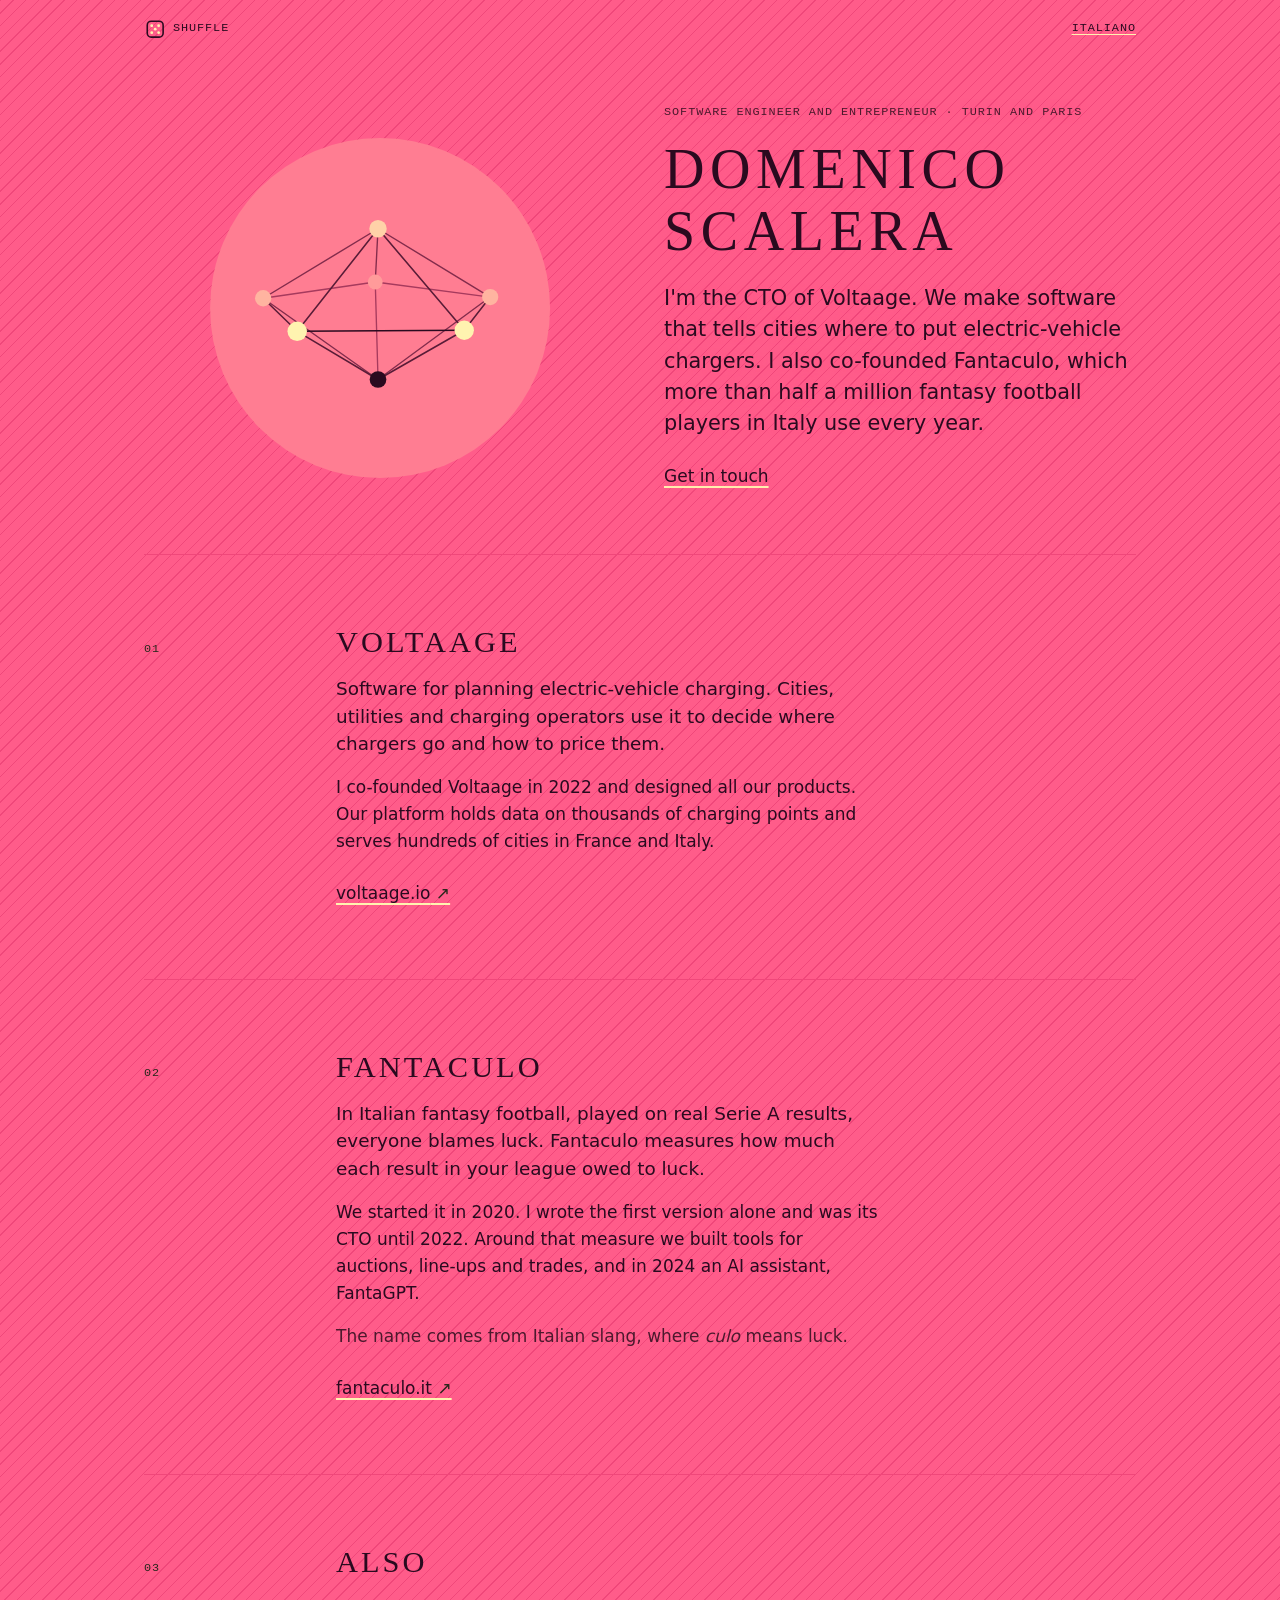
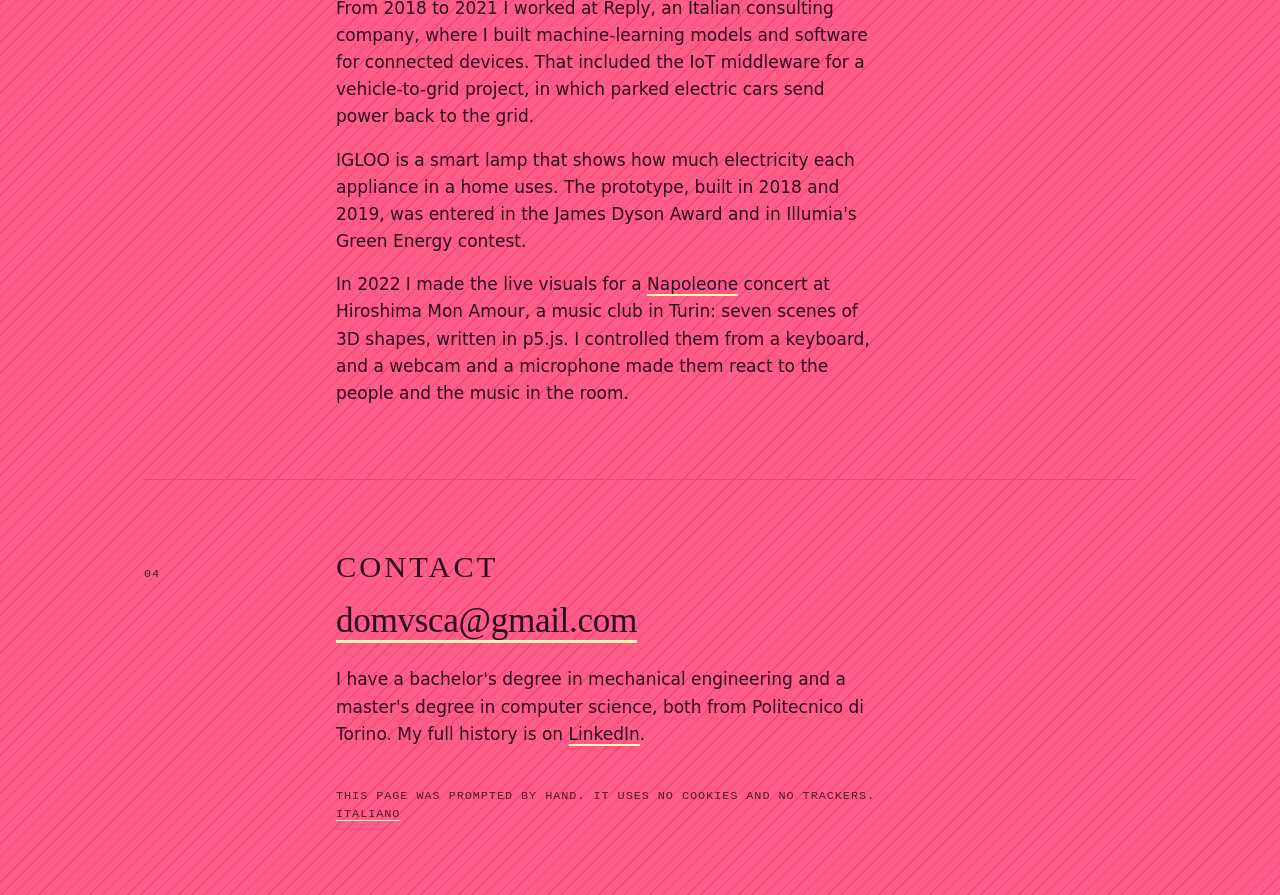
==== index.html @ 411dbf8d "v1.0: first complete version of the site, in English and Italian" ====
<!doctype html>
<html lang="en">
<head>
  <meta charset="utf-8">
  <meta name="viewport" content="width=device-width, initial-scale=1">
  <meta http-equiv="Content-Security-Policy" content="default-src 'none'; script-src 'self'; style-src 'self'; img-src 'self'; base-uri 'none'; form-action 'none'">
  <meta name="robots" content="noindex">
  <meta name="color-scheme" content="light dark">
  <title>Domenico Scalera, software engineer and entrepreneur</title>
  <meta name="description" content="Software engineer and entrepreneur. I'm the CTO of Voltaage, which tells cities where to put electric-vehicle chargers, and I co-founded Fantaculo.">
  <meta property="og:type" content="website">
  <meta property="og:title" content="Domenico Scalera, software engineer and entrepreneur">
  <meta property="og:description" content="I'm the CTO of Voltaage. We make software that tells cities where to put electric-vehicle chargers. I also co-founded Fantaculo, which more than half a million fantasy football players in Italy use every year.">
  <meta property="og:locale" content="en_GB">
  <meta property="og:locale:alternate" content="it_IT">
  <link rel="icon" href="assets/icon.svg" type="image/svg+xml">
  <link rel="stylesheet" href="assets/site.css?v=0.6.0">
  <link rel="stylesheet" href="assets/palettes.css?v=0.6.0">
  <link rel="stylesheet" href="assets/looks.css?v=0.6.0">
  <!-- In the head, before the page is drawn: it picks the look of this visit. -->
  <script src="assets/look.js?v=0.6.1"></script>
  <script type="application/ld+json">
  {
    "@context": "https://schema.org",
    "@type": "Person",
    "name": "Domenico Scalera",
    "jobTitle": "Software engineer and entrepreneur",
    "worksFor": { "@type": "Organization", "name": "Voltaage", "url": "https://voltaage.io" },
    "sameAs": ["https://www.linkedin.com/in/domvsca/"]
  }
  </script>
  <script src="assets/page.js?v=0.6.0" defer></script>
  <script src="assets/element.js?v=0.6.0" defer></script>
  <script src="assets/shapes.js?v=0.6.0" defer></script>
</head>
<body>
  <div class="page">

    <header id="top" data-section>
      <p class="bar"><a href="it/" lang="it" hreflang="it" data-lang-switch>Italiano</a></p>
      <div class="hero">
        <div class="intro">
          <p class="kicker"><span>Software engineer and entrepreneur</span> <span>Turin and Paris</span></p>
          <h1 translate="no">Domenico Scalera</h1>
          <p class="lede">I'm the CTO of <span translate="no">Voltaage</span>. We make software that tells cities where to put electric-vehicle chargers. I also co-founded <span translate="no">Fantaculo</span>, which more than half a million fantasy football players in Italy use every year.</p>
          <p class="jump"><a href="#contact">Get in touch</a></p>
        </div>
        <figure class="element" data-element="on" aria-hidden="true">
          <!-- pose:start -->
          <svg class="rods" viewBox="-180 -150 360 285" role="presentation" focusable="false" data-node-r="8.5" data-rod-w="3.4" data-case-w="8.4" data-depth="115">
            <line class="thread" data-anchor="0 -400 0" data-node="n0" x1="0" y1="-454.32" x2="0" y2="-101.15"/>
            <g class="pieces">
              <g class="rod d3" data-a="n6" data-b="n7"><line class="case" x1="46.82" y1="24.71" x2="-46.26" y2="24.61" stroke-width="7.44"/><line class="ink" x1="46.82" y1="24.71" x2="-46.26" y2="24.61" stroke-width="3.01"/></g>
              <g class="rod d3" data-a="n2" data-b="n7"><line class="case" x1="0.33" y1="-56.14" x2="-46.26" y2="24.61" stroke-width="7.45"/><line class="ink" x1="0.33" y1="-56.14" x2="-46.26" y2="24.61" stroke-width="3.02"/></g>
              <g class="rod d2" data-a="n3" data-b="n7"><line class="case" x1="-82.61" y1="-48.38" x2="-46.26" y2="24.61" stroke-width="7.8"/><line class="ink" x1="-82.61" y1="-48.38" x2="-46.26" y2="24.61" stroke-width="3.16"/></g>
              <g class="rod d2" data-a="n7" data-b="n8"><line class="case" x1="-46.26" y1="24.61" x2="-87.56" y2="50.99" stroke-width="8.03"/><line class="ink" x1="-46.26" y1="24.61" x2="-87.56" y2="50.99" stroke-width="3.25"/></g>
              <g class="rod d2" data-a="n7" data-b="n11"><line class="case" x1="-46.26" y1="24.61" x2="0" y2="94.27" stroke-width="7.77"/><line class="ink" x1="-46.26" y1="24.61" x2="0" y2="94.27" stroke-width="3.15"/></g>
              <circle class="node d3" data-id="n7" data-x="-52.27" data-y="44.72" data-z="72.58" cx="-46.26" cy="24.61" r="7.52"/>
              <g class="rod d2" data-a="n1" data-b="n6"><line class="case" x1="82.92" y1="-48.28" x2="46.82" y2="24.71" stroke-width="7.81"/><line class="ink" x1="82.92" y1="-48.28" x2="46.82" y2="24.71" stroke-width="3.16"/></g>
              <g class="rod d3" data-a="n2" data-b="n6"><line class="case" x1="0.33" y1="-56.14" x2="46.82" y2="24.71" stroke-width="7.45"/><line class="ink" x1="0.33" y1="-56.14" x2="46.82" y2="24.71" stroke-width="3.02"/></g>
              <g class="rod d2" data-a="n6" data-b="n11"><line class="case" x1="46.82" y1="24.71" x2="0" y2="94.27" stroke-width="7.78"/><line class="ink" x1="46.82" y1="24.71" x2="0" y2="94.27" stroke-width="3.15"/></g>
              <g class="rod d2" data-a="n10" data-b="n6"><line class="case" x1="87.43" y1="51.2" x2="46.82" y2="24.71" stroke-width="8.04"/><line class="ink" x1="87.43" y1="51.2" x2="46.82" y2="24.71" stroke-width="3.25"/></g>
              <circle class="node d3" data-id="n6" data-x="52.87" data-y="44.72" data-z="72.14" cx="46.82" cy="24.71" r="7.53"/>
              <g class="rod d2" data-a="n1" data-b="n2"><line class="case" x1="82.92" y1="-48.28" x2="0.33" y2="-56.14" stroke-width="7.82"/><line class="ink" x1="82.92" y1="-48.28" x2="0.33" y2="-56.14" stroke-width="3.17"/></g>
              <g class="rod d2" data-a="n0" data-b="n2"><line class="case" x1="0" y1="-101.15" x2="0.33" y2="-56.14" stroke-width="8.09"/><line class="ink" x1="0" y1="-101.15" x2="0.33" y2="-56.14" stroke-width="3.27"/></g>
              <g class="rod d2" data-a="n2" data-b="n3"><line class="case" x1="0.33" y1="-56.14" x2="-82.61" y2="-48.38" stroke-width="7.82"/><line class="ink" x1="0.33" y1="-56.14" x2="-82.61" y2="-48.38" stroke-width="3.16"/></g>
              <circle class="node d3" data-id="n2" data-x="0.37" data-y="-44.72" data-z="89.44" cx="0.33" cy="-56.14" r="7.56"/>
              <g class="rod d2" data-a="n8" data-b="n11"><line class="case" x1="-87.56" y1="50.99" x2="0" y2="94.27" stroke-width="8.37"/><line class="ink" x1="-87.56" y1="50.99" x2="0" y2="94.27" stroke-width="3.39"/></g>
              <g class="rod d1" data-a="n9" data-b="n11"><line class="case" x1="-0.43" y1="72.19" x2="0" y2="94.27" stroke-width="8.86"/><line class="ink" x1="-0.43" y1="72.19" x2="0" y2="94.27" stroke-width="3.59"/></g>
              <g class="rod d2" data-a="n10" data-b="n11"><line class="case" x1="87.43" y1="51.2" x2="0" y2="94.27" stroke-width="8.38"/><line class="ink" x1="87.43" y1="51.2" x2="0" y2="94.27" stroke-width="3.39"/></g>
              <circle class="node d2" data-id="n11" data-x="0" data-y="100" data-z="0" cx="0" cy="94.27" r="8.21"/>
              <g class="rod d1" data-a="n0" data-b="n3"><line class="case" x1="0" y1="-101.15" x2="-82.61" y2="-48.38" stroke-width="8.44"/><line class="ink" x1="0" y1="-101.15" x2="-82.61" y2="-48.38" stroke-width="3.42"/></g>
              <g class="rod d1" data-a="n3" data-b="n4"><line class="case" x1="-82.61" y1="-48.38" x2="-60.72" y2="-32.04" stroke-width="8.91"/><line class="ink" x1="-82.61" y1="-48.38" x2="-60.72" y2="-32.04" stroke-width="3.61"/></g>
              <g class="rod d2" data-a="n3" data-b="n8"><line class="case" x1="-82.61" y1="-48.38" x2="-87.56" y2="50.99" stroke-width="8.4"/><line class="ink" x1="-82.61" y1="-48.38" x2="-87.56" y2="50.99" stroke-width="3.4"/></g>
              <circle class="node d2" data-id="n3" data-x="-84.95" data-y="-44.72" data-z="27.99" cx="-82.61" cy="-48.38" r="8.27"/>
              <g class="rod d1" data-a="n0" data-b="n1"><line class="case" x1="0" y1="-101.15" x2="82.92" y2="-48.28" stroke-width="8.44"/><line class="ink" x1="0" y1="-101.15" x2="82.92" y2="-48.28" stroke-width="3.42"/></g>
              <g class="rod d1" data-a="n5" data-b="n1"><line class="case" x1="60.08" y1="-31.96" x2="82.92" y2="-48.28" stroke-width="8.92"/><line class="ink" x1="60.08" y1="-31.96" x2="82.92" y2="-48.28" stroke-width="3.61"/></g>
              <g class="rod d1" data-a="n1" data-b="n10"><line class="case" x1="82.92" y1="-48.28" x2="87.43" y2="51.2" stroke-width="8.41"/><line class="ink" x1="82.92" y1="-48.28" x2="87.43" y2="51.2" stroke-width="3.4"/></g>
              <circle class="node d2" data-id="n1" data-x="85.18" data-y="-44.72" data-z="27.29" cx="82.92" cy="-48.28" r="8.27"/>
              <g class="rod d1" data-a="n4" data-b="n8"><line class="case" x1="-60.72" y1="-32.04" x2="-87.56" y2="50.99" stroke-width="9.14"/><line class="ink" x1="-60.72" y1="-32.04" x2="-87.56" y2="50.99" stroke-width="3.7"/></g>
              <g class="rod d1" data-a="n8" data-b="n9"><line class="case" x1="-87.56" y1="50.99" x2="-0.43" y2="72.19" stroke-width="9.12"/><line class="ink" x1="-87.56" y1="50.99" x2="-0.43" y2="72.19" stroke-width="3.69"/></g>
              <circle class="node d1" data-id="n8" data-x="-85.18" data-y="44.72" data-z="-27.29" cx="-87.56" cy="50.99" r="8.74"/>
              <g class="rod d1" data-a="n9" data-b="n10"><line class="case" x1="-0.43" y1="72.19" x2="87.43" y2="51.2" stroke-width="9.12"/><line class="ink" x1="-0.43" y1="72.19" x2="87.43" y2="51.2" stroke-width="3.69"/></g>
              <g class="rod d1" data-a="n5" data-b="n10"><line class="case" x1="60.08" y1="-31.96" x2="87.43" y2="51.2" stroke-width="9.15"/><line class="ink" x1="60.08" y1="-31.96" x2="87.43" y2="51.2" stroke-width="3.7"/></g>
              <circle class="node d1" data-id="n10" data-x="84.95" data-y="44.72" data-z="-27.99" cx="87.43" cy="51.2" r="8.75"/>
              <g class="rod d1" data-a="n0" data-b="n4"><line class="case" x1="0" y1="-101.15" x2="-60.72" y2="-32.04" stroke-width="9.18"/><line class="ink" x1="0" y1="-101.15" x2="-60.72" y2="-32.04" stroke-width="3.71"/></g>
              <g class="rod d1" data-a="n0" data-b="n5"><line class="case" x1="0" y1="-101.15" x2="60.08" y2="-31.96" stroke-width="9.18"/><line class="ink" x1="0" y1="-101.15" x2="60.08" y2="-31.96" stroke-width="3.72"/></g>
              <circle class="node d1" data-id="n0" data-x="0" data-y="-100" data-z="0" cx="0" cy="-101.15" r="8.81"/>
              <g class="rod d0" data-a="n4" data-b="n9"><line class="case" x1="-60.72" y1="-32.04" x2="-0.43" y2="72.19" stroke-width="9.62"/><line class="ink" x1="-60.72" y1="-32.04" x2="-0.43" y2="72.19" stroke-width="3.9"/></g>
              <g class="rod d0" data-a="n5" data-b="n9"><line class="case" x1="60.08" y1="-31.96" x2="-0.43" y2="72.19" stroke-width="9.63"/><line class="ink" x1="60.08" y1="-31.96" x2="-0.43" y2="72.19" stroke-width="3.9"/></g>
              <circle class="node d0 mark" data-id="n9" data-x="-0.37" data-y="44.72" data-z="-89.44" cx="-0.43" cy="72.19" r="9.71"/>
              <g class="rod d0" data-a="n4" data-b="n5"><line class="case" x1="-60.72" y1="-32.04" x2="60.08" y2="-31.96" stroke-width="9.65"/><line class="ink" x1="-60.72" y1="-32.04" x2="60.08" y2="-31.96" stroke-width="3.91"/></g>
              <circle class="node d0" data-id="n4" data-x="-52.87" data-y="-44.72" data-z="-72.14" cx="-60.72" cy="-32.04" r="9.76"/>
              <circle class="node d0" data-id="n5" data-x="52.27" data-y="-44.72" data-z="-72.58" cx="60.08" cy="-31.96" r="9.77"/>
            </g>
          </svg>
          <!-- pose:end -->
        </figure>
      </div>
    </header>

    <main>
      <section id="voltaage" data-section>
        <p class="num">01</p>
        <div class="body">
          <h2 translate="no">Voltaage</h2>
          <p class="what">Software for planning electric-vehicle charging. Cities, utilities and charging operators use it to decide where chargers go and how to price them.</p>
          <p>I co-founded <span translate="no">Voltaage</span> in 2022 and designed all our products. Our platform holds data on thousands of charging points and serves hundreds of cities in France and Italy.</p>
          <p class="out"><a href="https://voltaage.io" target="_blank" rel="noopener">voltaage.io</a></p>
        </div>
      </section>

      <section id="fantaculo" data-section>
        <p class="num">02</p>
        <div class="body">
          <h2 translate="no">Fantaculo</h2>
          <p class="what">In Italian fantasy football, played on real Serie A results, everyone blames luck. <span translate="no">Fantaculo</span> measures how much each result in your league owed to luck.</p>
          <p>We started it in 2020. I wrote the first version alone and was its CTO until 2022. Around that measure we built tools for auctions, line-ups and trades, and in 2024 an AI assistant, <span translate="no">FantaGPT</span>.</p>
          <p class="aside">The name comes from Italian slang, where <i lang="it">culo</i> means luck.</p>
          <p class="out"><a href="https://fantaculo.it" target="_blank" rel="noopener">fantaculo.it</a></p>
        </div>
      </section>

      <section id="also" data-section>
        <p class="num">03</p>
        <div class="body">
          <h2>Also</h2>
          <p>From 2018 to 2021 I worked at <span translate="no">Reply</span>, an Italian consulting company, where I built machine-learning models and software for connected devices. That included the IoT middleware for a vehicle-to-grid project, in which parked electric cars send power back to the grid.</p>
          <p><span translate="no">IGLOO</span> is a smart lamp that shows how much electricity each appliance in a home uses. The prototype, built in 2018 and 2019, was entered in the James Dyson Award and in Illumia's Green Energy contest.</p>
          <p>In 2022 I made the live visuals for a <a href="https://open.spotify.com/artist/4nQ1upAEMpLOBRRajwOoaG" target="_blank" rel="noopener" translate="no">Napoleone</a> concert at <span translate="no">Hiroshima Mon Amour</span>, a music club in Turin: seven scenes of 3D shapes, written in p5.js. I controlled them from a keyboard, and a webcam and a microphone made them react to the people and the music in the room.</p>
        </div>
      </section>
    </main>

    <footer id="contact" data-section>
      <p class="num">04</p>
      <div class="body">
        <h2>Contact</h2>
        <p class="mail"><a href="mailto:domvsca@gmail.com" translate="no">domvsca@gmail.com</a></p>
        <p>I have a bachelor's degree in mechanical engineering and a master's degree in computer science, both from Politecnico di Torino. My full history is on <a href="https://www.linkedin.com/in/domvsca/" target="_blank" rel="noopener">LinkedIn</a>.</p>
        <p class="fine">This page was prompted by hand. It uses no cookies and no trackers. <a href="it/" lang="it" hreflang="it" data-lang-switch>Italiano</a></p>
      </div>
    </footer>

  </div>
</body>
</html>
---- assets/site.css ----
/*
 * One stylesheet for both pages. System fonts only, nothing loaded from
 * other hosts. Light and dark follow the device setting.
 */

:root {
  --serif: ui-serif, "New York", "Iowan Old Style", "Palatino Linotype", Palatino, Georgia, serif;
  --sans: system-ui, -apple-system, "Segoe UI", Roboto, "Helvetica Neue", Arial, sans-serif;
  --mono: ui-monospace, "SF Mono", SFMono-Regular, Menlo, Consolas, "Liberation Mono", monospace;

  --measure: 34rem;
  --gutter: clamp(1.25rem, 5vw, 3rem);
}

/*
 * Colour. The default palette is "notte": warm sand, deep blue, coral joints.
 * --p0 to --p3 are the rods and --n0 to --n3 the nodes, from nearest to
 * farthest. --mark is the one node that stands out.
 */

:root {
  --paper: #f5e2c8;
  --ink: #1a2647;
  --muted: #565f7d;
  --line: #e2cba8;
  --accent: #e8552d;
  --accent-text: #b03a17;
  --mark: #1a2647;
  --p0: #1a2647;
  --p1: #4a4f63;
  --p2: #76757d;
  --p3: #999392;
  --n0: #e8552d;
  --n1: #eb744f;
  --n2: #ed906e;
  --n3: #f0a787;
}

@media (prefers-color-scheme: dark) {
  :root {
    --paper: #131a31;
    --ink: #f6e9d3;
    --muted: #a3aac3;
    --line: #2a3354;
    --accent: #ff7a55;
    --accent-text: #ff9273;
    --mark: #ffd166;
    --p0: #f6e9d3;
    --p1: #c4bbaf;
    --p2: #97928f;
    --p3: #727175;
    --n0: #ff7a55;
    --n1: #cb654d;
    --n2: #9c5246;
    --n3: #764240;
  }
}

*,
*::before,
*::after {
  box-sizing: border-box;
}

html {
  -webkit-text-size-adjust: 100%;
  text-size-adjust: 100%;
}

body {
  margin: 0;
  background: var(--paper);
  color: var(--ink);
  font: 400 1.0625rem/1.6 var(--sans);
  -webkit-font-smoothing: antialiased;
}

::selection {
  background: var(--ink);
  color: var(--paper);
}

.page {
  max-width: 68rem;
  margin: 0 auto;
  padding: 0 var(--gutter);
}

p {
  max-width: var(--measure);
  margin: 0 0 1rem;
}

a {
  color: inherit;
  text-decoration: underline;
  text-decoration-color: var(--accent);
  text-decoration-thickness: 0.09em;
  text-underline-offset: 0.22em;
}

a:hover {
  color: var(--accent-text);
}

a:focus-visible {
  outline: 2px solid var(--accent);
  outline-offset: 3px;
  border-radius: 2px;
}

/* ---- first screen ---- */

.bar {
  /* Above whatever a look draws around the structure: its links must always answer. */
  position: relative;
  z-index: 2;
  display: flex;
  justify-content: flex-end;
  max-width: none;
  margin: 0;
  padding-top: 1.1rem;
}

.bar,
.kicker,
.num,
.fine {
  font: 500 0.74rem/1.5 var(--mono);
  letter-spacing: 0.08em;
  text-transform: uppercase;
}

.kicker,
.fine {
  color: var(--muted);
}

.num {
  color: var(--accent-text);
}

.hero {
  display: grid;
  gap: 1.75rem;
  padding: clamp(1.5rem, 6vw, 4rem) 0 clamp(1.5rem, 5vw, 5rem);
}

.kicker {
  margin-bottom: 1rem;
}

.kicker span {
  display: block;
}

h1,
h2 {
  font-family: var(--serif);
  font-weight: 400;
  text-wrap: balance;
}

h1 {
  margin: 0 0 1.25rem;
  font-size: clamp(2.4rem, 10.6vw, 5rem);
  line-height: 0.98;
  letter-spacing: -0.02em;
}

.lede {
  margin-bottom: 1.5rem;
  font-size: clamp(1.125rem, 2.6vw, 1.3rem);
  line-height: 1.5;
}

.jump {
  margin: 0;
}

/* ---- the die: another look at every roll (see assets/look.js) ---- */

.bar.with-dice {
  justify-content: space-between;
  align-items: center;
}

.dice {
  display: inline-flex;
  align-items: center;
  gap: 0.55em;
  /* A finger-sized target that takes no more room than the words. */
  margin: -0.8rem -0.6rem;
  padding: 0.8rem 0.6rem;
  border: 0;
  background: none;
  color: inherit;
  font: inherit;
  letter-spacing: inherit;
  text-transform: inherit;
  cursor: pointer;
  -webkit-tap-highlight-color: transparent;
}

.dice:focus-visible {
  outline: 2px solid var(--accent);
  outline-offset: -0.35rem;
  border-radius: 0.5rem;
}

.dice svg {
  flex: none;
  width: 1.4rem;
  height: 1.4rem;
  transform-origin: 50% 55%;
  /* It shakes a few times to be noticed, then keeps still. */
  animation: dice-shake 5s ease-in-out 1.2s 5;
}

.dice .die {
  fill: none;
  stroke: currentColor;
  stroke-width: 1.7;
}

.dice .pip {
  fill: var(--accent);
}

.dice:hover svg,
.dice:focus-visible svg {
  animation: none;
  transform: rotate(-14deg);
}

.dice.rolling svg {
  animation: dice-roll 0.4s linear infinite;
}

@keyframes dice-shake {
  0%, 16%, 100% { transform: rotate(0); }
  3% { transform: rotate(-16deg); }
  6% { transform: rotate(13deg); }
  9% { transform: rotate(-9deg); }
  12% { transform: rotate(5deg); }
}

@keyframes dice-roll {
  to { transform: rotate(360deg); }
}

@media (prefers-reduced-motion: reduce) {
  .dice svg,
  .dice.rolling svg {
    animation: none;
  }
}

/* ---- the structure ---- */

/* While the shape of this visit's look is on its way, the one in the markup stays out of sight. */
.look-pending .element svg {
  visibility: hidden;
}


.element {
  position: relative;
  width: min(88vw, 23rem);
  margin: 0 auto;
  aspect-ratio: 360 / 285;
}

.rods {
  display: block;
  width: 100%;
  height: 100%;
  overflow: hidden;
  /* Vertical movement and pinch belong to the browser: the page always scrolls. */
  touch-action: pan-y pinch-zoom;
  -webkit-tap-highlight-color: transparent;
  -webkit-user-select: none;
  user-select: none;
}

.rods .thread {
  stroke: var(--p2);
  stroke-width: 1.2;
}

.rods .case,
.rods .ink {
  stroke-linecap: round;
}

.rods .case {
  stroke: var(--paper);
}

.rods .ink {
  stroke: var(--piece);
}

.rods .node {
  fill: var(--node);
  stroke: var(--paper);
  stroke-width: 2.4;
}

.rods .d0 { --piece: var(--p0); --node: var(--n0); }
.rods .d1 { --piece: var(--p1); --node: var(--n1); }
.rods .d2 { --piece: var(--p2); --node: var(--n2); }
.rods .d3 { --piece: var(--p3); --node: var(--n3); }

.rods .node.mark,
.rods .node.held {
  fill: var(--mark);
}

@media (hover: hover) and (pointer: fine) {
  .rods {
    cursor: grab;
  }

  .rods:active {
    cursor: grabbing;
  }
}

.element-debug {
  position: absolute;
  left: 0;
  bottom: 0;
  margin: 0;
  padding: 0.4rem 0.55rem;
  background: var(--ink);
  color: var(--paper);
  font: 0.68rem/1.4 var(--mono);
  pointer-events: none;
}

/* ---- blocks ---- */

section,
footer {
  border-top: 1px solid var(--line);
  padding: clamp(2.5rem, 8vw, 4.5rem) 0;
}

.num {
  margin-bottom: 0.9rem;
}

h2 {
  margin: 0 0 1rem;
  font-size: clamp(1.9rem, 6vw, 2.6rem);
  line-height: 1.05;
  letter-spacing: -0.015em;
}

.what {
  font-size: 1.15rem;
  line-height: 1.5;
}

.aside {
  color: var(--muted);
}

.out {
  margin: 1.5rem 0 0;
}

.out a::after {
  content: " \2197";
  color: var(--accent-text);
}

.body > :last-child {
  margin-bottom: 0;
}

b {
  font-weight: 600;
}

.mail {
  font: 400 clamp(1.5rem, 6.4vw, 2.2rem)/1.2 var(--serif);
  letter-spacing: -0.01em;
  margin-bottom: 1.5rem;
  overflow-wrap: anywhere;
}

.fine {
  margin-top: 2.5rem;
}

/* ---- wide screens ---- */

@media (min-width: 52rem) {
  .kicker span {
    display: inline;
  }

  .kicker span + span::before {
    content: "\00b7\00a0";
  }

  .hero {
    grid-template-columns: minmax(0, 1fr) minmax(0, 1fr);
    align-items: center;
    gap: 3rem;
  }

  .element {
    width: min(100%, 32rem);
    margin: 0 0 0 auto;
  }

  section,
  footer {
    display: grid;
    grid-template-columns: 9rem minmax(0, 1fr);
    column-gap: 3rem;
  }

  .num {
    margin: 0.85rem 0 0;
  }
}

/* ---- optional parts of the drawing: only when the markup has them ---- */

.rods .face {
  fill: var(--n0);
  stroke: none;
}

.rods .shine {
  fill: #fff;
  fill-opacity: 0.55;
  stroke: none;
}

/* ---- a floating structure: only when the figure has data-free="on" ---- */

.stage {
  position: relative;
  isolation: isolate;
  /* As on the drawing itself: vertical movement and pinch belong to the browser. */
  touch-action: pan-y pinch-zoom;
}

.rods.floating {
  position: absolute;
  top: 0;
  height: 100%;
  z-index: -1;
  pointer-events: none;
}

.stage.near {
  cursor: grab;
}

.stage.holding {
  cursor: grabbing;
  -webkit-user-select: none;
  user-select: none;
}

/* The text stays readable when the structure passes behind it. */
.stage .intro {
  text-shadow: 0 0 0.5em var(--paper), 0 0 0.2em var(--paper);
}
---- assets/palettes.css ----
/*
 * Written by tools/make-palettes.js: change the palettes there, not here.
 */

:root,
[data-palette="notte"] {
  --paper: #f5e2c8;
  --ink: #1a2647;
  --muted: #565f7d;
  --line: #e2cba8;
  --accent: #e8552d;
  --accent-text: #b03a17;
  --mark: #1a2647;
  --tint: #f2c3a6;
  --soft: #ecd7b8;
  --steel: #8d97a8;
  --p0: #1a2647;
  --p1: #4a4f63;
  --p2: #76757d;
  --p3: #999392;
  --n0: #e8552d;
  --n1: #eb744f;
  --n2: #ed906e;
  --n3: #f0a787;
  --o-paper: #131a31;
  --o-ink: #f6e9d3;
  --o-muted: #a3aac3;
  --o-line: #2a3354;
  --o-accent: #ff7a55;
  --o-accent-text: #ff9273;
  --o-mark: #ffd166;
  --o-tint: #472f39;
  --o-soft: #1f2743;
  --o-steel: #dfe4ec;
  --o-p0: #f6e9d3;
  --o-p1: #c4bbaf;
  --o-p2: #97928f;
  --o-p3: #727175;
  --o-n0: #ff7a55;
  --o-n1: #cb654d;
  --o-n2: #9c5246;
  --o-n3: #764240;
  --a-paper: #e8552d;
  --a-ink: #111930;
  --a-muted: #111930;
  --a-line: #bd492e;
  --a-accent: #f5e2c8;
  --a-accent-text: #111930;
  --a-mark: #1a2647;
  --a-tint: #eb744f;
  --a-soft: #d34f2e;
  --a-steel: #dfe4ec;
  --a-p0: #111930;
  --a-p1: #40262f;
  --a-p2: #6b322f;
  --a-p3: #8e3c2e;
  --a-n0: #f5e2c8;
  --a-n1: #f2c3a6;
  --a-n2: #f0a787;
  --a-n3: #ed906e;
}

@media (prefers-color-scheme: dark) {
  :root,
  [data-palette="notte"] {
    --paper: #131a31;
    --ink: #f6e9d3;
    --muted: #a3aac3;
    --line: #2a3354;
    --accent: #ff7a55;
    --accent-text: #ff9273;
    --mark: #ffd166;
    --tint: #472f39;
    --soft: #1f2743;
    --steel: #dfe4ec;
    --p0: #f6e9d3;
    --p1: #c4bbaf;
    --p2: #97928f;
    --p3: #727175;
    --n0: #ff7a55;
    --n1: #cb654d;
    --n2: #9c5246;
    --n3: #764240;
    --o-paper: #f5e2c8;
    --o-ink: #1a2647;
    --o-muted: #565f7d;
    --o-line: #e2cba8;
    --o-accent: #e8552d;
    --o-accent-text: #b03a17;
    --o-mark: #1a2647;
    --o-tint: #f2c3a6;
    --o-soft: #ecd7b8;
    --o-steel: #8d97a8;
    --o-p0: #1a2647;
    --o-p1: #4a4f63;
    --o-p2: #76757d;
    --o-p3: #999392;
    --o-n0: #e8552d;
    --o-n1: #eb744f;
    --o-n2: #ed906e;
    --o-n3: #f0a787;
    --a-paper: #ff7a55;
    --a-ink: #131a31;
    --a-muted: #131a31;
    --a-line: #d0674e;
    --a-accent: #f6e9d3;
    --a-accent-text: #131a31;
    --a-mark: #ffd166;
    --a-tint: #fd9271;
    --a-soft: #e87152;
    --a-steel: #8d97a8;
    --a-p0: #131a31;
    --a-p1: #472f39;
    --a-p2: #764240;
    --a-p3: #9c5246;
    --a-n0: #f6e9d3;
    --a-n1: #f8d1b7;
    --a-n2: #faba9e;
    --a-n3: #fba98a;
  }
}

[data-palette="bosco"] {
  --paper: #f1e7d0;
  --ink: #15372e;
  --muted: #51655b;
  --line: #d9ccac;
  --accent: #d65f2a;
  --accent-text: #a6481b;
  --mark: #15372e;
  --tint: #ebc9ab;
  --soft: #e5dabe;
  --steel: #8d97a8;
  --p0: #15372e;
  --p1: #455e52;
  --p2: #718172;
  --p3: #959d8c;
  --n0: #d65f2a;
  --n1: #dc7d4f;
  --n2: #e19870;
  --n3: #e6ae8a;
  --o-paper: #0e2921;
  --o-ink: #f2e8d2;
  --o-muted: #9cb1a6;
  --o-line: #1f4338;
  --o-accent: #f08a4b;
  --o-accent-text: #f5a26c;
  --o-mark: #f6cf6b;
  --o-tint: #403e2a;
  --o-soft: #17362d;
  --o-steel: #dfe4ec;
  --o-p0: #f2e8d2;
  --o-p1: #c0beab;
  --o-p2: #929888;
  --o-p3: #6e796b;
  --o-n0: #f08a4b;
  --o-n1: #be7542;
  --o-n2: #916139;
  --o-n3: #6d5233;
  --a-paper: #d65f2a;
  --a-ink: #0a1915;
  --a-muted: #0a1915;
  --a-line: #ad5126;
  --a-accent: #f1e7d0;
  --a-accent-text: #0a1915;
  --a-mark: #15372e;
  --a-tint: #dc7d4f;
  --a-soft: #c25828;
  --a-steel: #dfe4ec;
  --a-p0: #0a1915;
  --a-p1: #37281a;
  --a-p2: #60361e;
  --a-p3: #804221;
  --a-n0: #f1e7d0;
  --a-n1: #ebc9ab;
  --a-n2: #e6ae8a;
  --a-n3: #e19870;
}

@media (prefers-color-scheme: dark) {
  [data-palette="bosco"] {
    --paper: #0e2921;
    --ink: #f2e8d2;
    --muted: #9cb1a6;
    --line: #1f4338;
    --accent: #f08a4b;
    --accent-text: #f5a26c;
    --mark: #f6cf6b;
    --tint: #403e2a;
    --soft: #17362d;
    --steel: #dfe4ec;
    --p0: #f2e8d2;
    --p1: #c0beab;
    --p2: #929888;
    --p3: #6e796b;
    --n0: #f08a4b;
    --n1: #be7542;
    --n2: #916139;
    --n3: #6d5233;
    --o-paper: #f1e7d0;
    --o-ink: #15372e;
    --o-muted: #51655b;
    --o-line: #d9ccac;
    --o-accent: #d65f2a;
    --o-accent-text: #a6481b;
    --o-mark: #15372e;
    --o-tint: #ebc9ab;
    --o-soft: #e5dabe;
    --o-steel: #8d97a8;
    --o-p0: #15372e;
    --o-p1: #455e52;
    --o-p2: #718172;
    --o-p3: #959d8c;
    --o-n0: #d65f2a;
    --o-n1: #dc7d4f;
    --o-n2: #e19870;
    --o-n3: #e6ae8a;
    --a-paper: #f08a4b;
    --a-ink: #0e2921;
    --a-muted: #0e2921;
    --a-line: #c37743;
    --a-accent: #f2e8d2;
    --a-accent-text: #0e2921;
    --a-mark: #ffffff;
    --a-tint: #f09f69;
    --a-soft: #da8147;
    --a-steel: #8d97a8;
    --a-p0: #0e2921;
    --a-p1: #403e2a;
    --a-p2: #6d5233;
    --a-p3: #916139;
    --a-n0: #f2e8d2;
    --a-n1: #f2d3b4;
    --a-n2: #f1c199;
    --a-n3: #f1b184;
  }
}

[data-palette="terracotta"] {
  --paper: #f0d3bd;
  --ink: #44190f;
  --muted: #765346;
  --line: #dfbba2;
  --accent: #1c7a70;
  --accent-text: #17645c;
  --mark: #44190f;
  --tint: #c1bfac;
  --soft: #e8c7b0;
  --steel: #8d97a8;
  --p0: #44190f;
  --p1: #6a4235;
  --p2: #8c6758;
  --p3: #a88574;
  --n0: #1c7a70;
  --n1: #4b8e81;
  --n2: #759f90;
  --n3: #97ae9d;
  --o-paper: #3a1a11;
  --o-ink: #f7e1d0;
  --o-muted: #b79d8f;
  --o-line: #552a1d;
  --o-accent: #58cdb9;
  --o-accent-text: #58cdb9;
  --o-mark: #ffd166;
  --o-tint: #414136;
  --o-soft: #482217;
  --o-steel: #dfe4ec;
  --o-p0: #f7e1d0;
  --o-p1: #cdb5a6;
  --o-p2: #a88d80;
  --o-p3: #896e61;
  --o-n0: #58cdb9;
  --o-n1: #51a694;
  --o-n2: #4b8272;
  --o-n3: #476558;
  --a-paper: #1c7a70;
  --a-ink: #fbf3ed;
  --a-muted: #fbf3ed;
  --a-line: #499289;
  --a-accent: #44190f;
  --a-accent-text: #fbf3ed;
  --a-mark: #ffffff;
  --a-tint: #25655b;
  --a-soft: #33867d;
  --a-steel: #dfe4ec;
  --a-p0: #fbf3ed;
  --a-p1: #cad8d2;
  --a-p2: #9dc0b9;
  --a-p3: #7aada5;
  --a-n0: #44190f;
  --a-n1: #3b2e24;
  --a-n2: #334238;
  --a-n3: #2d5147;
}

@media (prefers-color-scheme: dark) {
  [data-palette="terracotta"] {
    --paper: #3a1a11;
    --ink: #f7e1d0;
    --muted: #b79d8f;
    --line: #552a1d;
    --accent: #58cdb9;
    --accent-text: #58cdb9;
    --mark: #ffd166;
    --tint: #414136;
    --soft: #482217;
    --steel: #dfe4ec;
    --p0: #f7e1d0;
    --p1: #cdb5a6;
    --p2: #a88d80;
    --p3: #896e61;
    --n0: #58cdb9;
    --n1: #51a694;
    --n2: #4b8272;
    --n3: #476558;
    --o-paper: #f0d3bd;
    --o-ink: #44190f;
    --o-muted: #765346;
    --o-line: #dfbba2;
    --o-accent: #1c7a70;
    --o-accent-text: #17645c;
    --o-mark: #44190f;
    --o-tint: #c1bfac;
    --o-soft: #e8c7b0;
    --o-steel: #8d97a8;
    --o-p0: #44190f;
    --o-p1: #6a4235;
    --o-p2: #8c6758;
    --o-p3: #a88574;
    --o-n0: #1c7a70;
    --o-n1: #4b8e81;
    --o-n2: #759f90;
    --o-n3: #97ae9d;
    --a-paper: #58cdb9;
    --a-ink: #3a1a11;
    --a-muted: #3a1a11;
    --a-line: #52a997;
    --a-accent: #3a1a11;
    --a-accent-text: #3a1a11;
    --a-mark: #ffffff;
    --a-tint: #51a694;
    --a-soft: #55bba8;
    --a-steel: #8d97a8;
    --a-p0: #3a1a11;
    --a-p1: #414136;
    --a-p2: #476558;
    --a-p3: #4b8272;
    --a-n0: #3a1a11;
    --a-n1: #414136;
    --a-n2: #476558;
    --a-n3: #4b8272;
  }
}

[data-palette="prugna"] {
  --paper: #f4e1e3;
  --ink: #3b1840;
  --muted: #765973;
  --line: #e3c8cf;
  --accent: #d6417a;
  --accent-text: #af3564;
  --mark: #3b1840;
  --tint: #edbecc;
  --soft: #ecd5d9;
  --steel: #8d97a8;
  --p0: #3b1840;
  --p1: #644464;
  --p2: #896c84;
  --p3: #a68d9f;
  --n0: #d6417a;
  --n1: #dd6491;
  --n2: #e384a6;
  --n3: #e79eb7;
  --o-paper: #261029;
  --o-ink: #f7e4e6;
  --o-muted: #b09ca6;
  --o-line: #3d2042;
  --o-accent: #ff7fa8;
  --o-accent-text: #ff7fa8;
  --o-mark: #ffd166;
  --o-tint: #562845;
  --o-soft: #321836;
  --o-steel: #dfe4ec;
  --o-p0: #f7e4e6;
  --o-p1: #c9b5bc;
  --o-p2: #9f8b97;
  --o-p3: #7e6978;
  --o-n0: #ff7fa8;
  --o-n1: #cf678c;
  --o-n2: #a45073;
  --o-n3: #813f5e;
  --a-paper: #d6417a;
  --a-ink: #0b050c;
  --a-muted: #0b050c;
  --a-line: #ad3564;
  --a-accent: #f4e1e3;
  --a-accent-text: #0b050c;
  --a-mark: #3b1840;
  --a-tint: #dd6491;
  --a-soft: #c23b6f;
  --a-steel: #dfe4ec;
  --a-p0: #0b050c;
  --a-p1: #381224;
  --a-p2: #601e3a;
  --a-p3: #81284c;
  --a-n0: #f4e1e3;
  --a-n1: #edbecc;
  --a-n2: #e79eb7;
  --a-n3: #e384a6;
}

@media (prefers-color-scheme: dark) {
  [data-palette="prugna"] {
    --paper: #261029;
    --ink: #f7e4e6;
    --muted: #b09ca6;
    --line: #3d2042;
    --accent: #ff7fa8;
    --accent-text: #ff7fa8;
    --mark: #ffd166;
    --tint: #562845;
    --soft: #321836;
    --steel: #dfe4ec;
    --p0: #f7e4e6;
    --p1: #c9b5bc;
    --p2: #9f8b97;
    --p3: #7e6978;
    --n0: #ff7fa8;
    --n1: #cf678c;
    --n2: #a45073;
    --n3: #813f5e;
    --o-paper: #f4e1e3;
    --o-ink: #3b1840;
    --o-muted: #765973;
    --o-line: #e3c8cf;
    --o-accent: #d6417a;
    --o-accent-text: #af3564;
    --o-mark: #3b1840;
    --o-tint: #edbecc;
    --o-soft: #ecd5d9;
    --o-steel: #8d97a8;
    --o-p0: #3b1840;
    --o-p1: #644464;
    --o-p2: #896c84;
    --o-p3: #a68d9f;
    --o-n0: #d6417a;
    --o-n1: #dd6491;
    --o-n2: #e384a6;
    --o-n3: #e79eb7;
    --a-paper: #ff7fa8;
    --a-ink: #261029;
    --a-muted: #261029;
    --a-line: #d4698f;
    --a-accent: #f7e4e6;
    --a-accent-text: #261029;
    --a-mark: #ffffff;
    --a-tint: #fd95b6;
    --a-soft: #ea749c;
    --a-steel: #8d97a8;
    --a-p0: #261029;
    --a-p1: #562845;
    --a-p2: #813f5e;
    --a-p3: #a45073;
    --a-n0: #f7e4e6;
    --a-n1: #f9ced8;
    --a-n2: #fabacc;
    --a-n3: #fca9c2;
  }
}

[data-palette="lilla"] {
  --paper: #e6e1f7;
  --ink: #231a55;
  --muted: #625b88;
  --line: #cfc8ea;
  --accent: #f0532d;
  --accent-text: #a83a1f;
  --mark: #231a55;
  --tint: #e8c2cb;
  --soft: #dbd5f1;
  --steel: #8d97a8;
  --p0: #231a55;
  --p1: #4e4679;
  --p2: #756e99;
  --p3: #948db3;
  --n0: #f0532d;
  --n1: #ee7259;
  --n2: #ec8f82;
  --n3: #eaa5a2;
  --o-paper: #18123c;
  --o-ink: #ebe7fb;
  --o-muted: #a39fba;
  --o-line: #2b2358;
  --o-accent: #ff8466;
  --o-accent-text: #ff8466;
  --o-mark: #b9f27c;
  --o-tint: #4b2b45;
  --o-soft: #221b4a;
  --o-steel: #dfe4ec;
  --o-p0: #ebe7fb;
  --o-p1: #bdb8d1;
  --o-p2: #928eab;
  --o-p3: #716b8c;
  --o-n0: #ff8466;
  --o-n1: #cc6b5d;
  --o-n2: #9e5454;
  --o-n3: #79424e;
  --a-paper: #f0532d;
  --a-ink: #1e1648;
  --a-muted: #1e1648;
  --a-line: #c64732;
  --a-accent: #e6e1f7;
  --a-accent-text: #1e1648;
  --a-mark: #231a55;
  --a-tint: #ee7259;
  --a-soft: #db4d30;
  --a-steel: #dfe4ec;
  --a-p0: #1e1648;
  --a-p1: #4c2342;
  --a-p2: #76303d;
  --a-p3: #983938;
  --a-n0: #e6e1f7;
  --a-n1: #e8c2cb;
  --a-n2: #eaa5a2;
  --a-n3: #ec8f82;
}

@media (prefers-color-scheme: dark) {
  [data-palette="lilla"] {
    --paper: #18123c;
    --ink: #ebe7fb;
    --muted: #a39fba;
    --line: #2b2358;
    --accent: #ff8466;
    --accent-text: #ff8466;
    --mark: #b9f27c;
    --tint: #4b2b45;
    --soft: #221b4a;
    --steel: #dfe4ec;
    --p0: #ebe7fb;
    --p1: #bdb8d1;
    --p2: #928eab;
    --p3: #716b8c;
    --n0: #ff8466;
    --n1: #cc6b5d;
    --n2: #9e5454;
    --n3: #79424e;
    --o-paper: #e6e1f7;
    --o-ink: #231a55;
    --o-muted: #625b88;
    --o-line: #cfc8ea;
    --o-accent: #f0532d;
    --o-accent-text: #a83a1f;
    --o-mark: #231a55;
    --o-tint: #e8c2cb;
    --o-soft: #dbd5f1;
    --o-steel: #8d97a8;
    --o-p0: #231a55;
    --o-p1: #4e4679;
    --o-p2: #756e99;
    --o-p3: #948db3;
    --o-n0: #f0532d;
    --o-n1: #ee7259;
    --o-n2: #ec8f82;
    --o-n3: #eaa5a2;
    --a-paper: #ff8466;
    --a-ink: #18123c;
    --a-muted: #18123c;
    --a-line: #d16d5e;
    --a-accent: #ebe7fb;
    --a-accent-text: #18123c;
    --a-mark: #b9f27c;
    --a-tint: #fb9a87;
    --a-soft: #e87962;
    --a-steel: #8d97a8;
    --a-p0: #18123c;
    --a-p1: #4b2b45;
    --a-p2: #79424e;
    --a-p3: #9e5454;
    --a-n0: #ebe7fb;
    --a-n1: #efd1da;
    --a-n2: #f3bdbc;
    --a-n3: #f7aea5;
  }
}

[data-palette="cielo"] {
  --paper: #d8e9f3;
  --ink: #0f2b4a;
  --muted: #4e667b;
  --line: #bdd5e4;
  --accent: #e8590c;
  --accent-text: #a94109;
  --mark: #0f2b4a;
  --tint: #dcc9c0;
  --soft: #cbdfec;
  --steel: #8d97a8;
  --p0: #0f2b4a;
  --p1: #3b556f;
  --p2: #637b91;
  --p3: #8499ac;
  --n0: #e8590c;
  --n1: #e4793f;
  --n2: #e1956d;
  --n3: #dfad92;
  --o-paper: #0a2036;
  --o-ink: #dcecf6;
  --o-muted: #95a7b5;
  --o-line: #183552;
  --o-accent: #ff9248;
  --o-accent-text: #ff9248;
  --o-mark: #ffe066;
  --o-tint: #40393a;
  --o-soft: #112b44;
  --o-steel: #dfe4ec;
  --o-p0: #dcecf6;
  --o-p1: #aebfcc;
  --o-p2: #8496a5;
  --o-p3: #627687;
  --o-n0: #ff9248;
  --o-n1: #c97944;
  --o-n2: #986240;
  --o-n3: #71503e;
  --a-paper: #e8590c;
  --a-ink: #0a1d32;
  --a-muted: #0a1d32;
  --a-line: #bc4d14;
  --a-accent: #d8e9f3;
  --a-accent-text: #0a1d32;
  --a-mark: #0f2b4a;
  --a-tint: #e4793f;
  --a-soft: #d25310;
  --a-steel: #dfe4ec;
  --a-p0: #0a1d32;
  --a-p1: #3b2a2a;
  --a-p2: #673622;
  --a-p3: #8b401c;
  --a-n0: #d8e9f3;
  --a-n1: #dcc9c0;
  --a-n2: #dfad92;
  --a-n3: #e1956d;
}

@media (prefers-color-scheme: dark) {
  [data-palette="cielo"] {
    --paper: #0a2036;
    --ink: #dcecf6;
    --muted: #95a7b5;
    --line: #183552;
    --accent: #ff9248;
    --accent-text: #ff9248;
    --mark: #ffe066;
    --tint: #40393a;
    --soft: #112b44;
    --steel: #dfe4ec;
    --p0: #dcecf6;
    --p1: #aebfcc;
    --p2: #8496a5;
    --p3: #627687;
    --n0: #ff9248;
    --n1: #c97944;
    --n2: #986240;
    --n3: #71503e;
    --o-paper: #d8e9f3;
    --o-ink: #0f2b4a;
    --o-muted: #4e667b;
    --o-line: #bdd5e4;
    --o-accent: #e8590c;
    --o-accent-text: #a94109;
    --o-mark: #0f2b4a;
    --o-tint: #dcc9c0;
    --o-soft: #cbdfec;
    --o-steel: #8d97a8;
    --o-p0: #0f2b4a;
    --o-p1: #3b556f;
    --o-p2: #637b91;
    --o-p3: #8499ac;
    --o-n0: #e8590c;
    --o-n1: #e4793f;
    --o-n2: #e1956d;
    --o-n3: #dfad92;
    --a-paper: #ff9248;
    --a-ink: #0a2036;
    --a-muted: #0a2036;
    --a-line: #ce7b44;
    --a-accent: #dcecf6;
    --a-accent-text: #0a2036;
    --a-mark: #ffe066;
    --a-tint: #f7a66e;
    --a-soft: #e78746;
    --a-steel: #8d97a8;
    --a-p0: #0a2036;
    --a-p1: #40393a;
    --a-p2: #71503e;
    --a-p3: #986240;
    --a-n0: #dcecf6;
    --a-n1: #e4d8d0;
    --a-n2: #ebc6ad;
    --a-n3: #f0b891;
  }
}

[data-palette="menta"] {
  --paper: #dcefe2;
  --ink: #113a3d;
  --muted: #4e6d6a;
  --line: #c0dccb;
  --accent: #f2603c;
  --accent-text: #a9432a;
  --mark: #113a3d;
  --tint: #e1d0bd;
  --soft: #cee6d7;
  --steel: #8d97a8;
  --p0: #113a3d;
  --p1: #3e6261;
  --p2: #668682;
  --p3: #87a39d;
  --n0: #f2603c;
  --n1: #ed7f61;
  --n2: #e99c82;
  --n3: #e5b39c;
  --o-paper: #0c2c2f;
  --o-ink: #e2f3e7;
  --o-muted: #99afa8;
  --o-line: #184347;
  --o-accent: #ff8364;
  --o-accent-text: #ff8364;
  --o-mark: #ffe08a;
  --o-tint: #413f3b;
  --o-soft: #12383b;
  --o-steel: #dfe4ec;
  --o-p0: #e2f3e7;
  --o-p1: #b3c7bf;
  --o-p2: #889f9a;
  --o-p3: #66807c;
  --o-n0: #ff8364;
  --o-n1: #ca7058;
  --o-n2: #995e4e;
  --o-n3: #725145;
  --a-paper: #f2603c;
  --a-ink: #0c2a2d;
  --a-muted: #0c2a2d;
  --a-line: #c45539;
  --a-accent: #dcefe2;
  --a-accent-text: #0c2a2d;
  --a-mark: #113a3d;
  --a-tint: #ed7f61;
  --a-soft: #db5b3b;
  --a-steel: #dfe4ec;
  --a-p0: #0c2a2d;
  --a-p1: #3f3630;
  --a-p2: #6d4133;
  --a-p3: #914936;
  --a-n0: #dcefe2;
  --a-n1: #e1d0bd;
  --a-n2: #e5b39c;
  --a-n3: #e99c82;
}

@media (prefers-color-scheme: dark) {
  [data-palette="menta"] {
    --paper: #0c2c2f;
    --ink: #e2f3e7;
    --muted: #99afa8;
    --line: #184347;
    --accent: #ff8364;
    --accent-text: #ff8364;
    --mark: #ffe08a;
    --tint: #413f3b;
    --soft: #12383b;
    --steel: #dfe4ec;
    --p0: #e2f3e7;
    --p1: #b3c7bf;
    --p2: #889f9a;
    --p3: #66807c;
    --n0: #ff8364;
    --n1: #ca7058;
    --n2: #995e4e;
    --n3: #725145;
    --o-paper: #dcefe2;
    --o-ink: #113a3d;
    --o-muted: #4e6d6a;
    --o-line: #c0dccb;
    --o-accent: #f2603c;
    --o-accent-text: #a9432a;
    --o-mark: #113a3d;
    --o-tint: #e1d0bd;
    --o-soft: #cee6d7;
    --o-steel: #8d97a8;
    --o-p0: #113a3d;
    --o-p1: #3e6261;
    --o-p2: #668682;
    --o-p3: #87a39d;
    --o-n0: #f2603c;
    --o-n1: #ed7f61;
    --o-n2: #e99c82;
    --o-n3: #e5b39c;
    --a-paper: #ff8364;
    --a-ink: #0c2c2f;
    --a-muted: #0c2c2f;
    --a-line: #ce7259;
    --a-accent: #e2f3e7;
    --a-accent-text: #0c2c2f;
    --a-mark: #ffe08a;
    --a-tint: #f99c81;
    --a-soft: #e77b5f;
    --a-steel: #8d97a8;
    --a-p0: #0c2c2f;
    --a-p1: #413f3b;
    --a-p2: #725145;
    --a-p3: #995e4e;
    --a-n0: #e2f3e7;
    --a-n1: #e8daca;
    --a-n2: #eec4b0;
    --a-n3: #f3b29b;
  }
}

[data-palette="seppia"] {
  --paper: #ecdfc9;
  --ink: #3b2a1d;
  --muted: #6c5f4f;
  --line: #d9c8ab;
  --accent: #b5541f;
  --accent-text: #9a471a;
  --mark: #b5541f;
  --tint: #e0c0a4;
  --soft: #e3d4ba;
  --steel: #8d97a8;
  --p0: #3b2a1d;
  --p1: #625243;
  --p2: #857665;
  --p3: #a29381;
  --n0: #3b2a1d;
  --n1: #625243;
  --n2: #857665;
  --n3: #a29381;
  --o-paper: #201812;
  --o-ink: #efe2cd;
  --o-muted: #a99d8d;
  --o-line: #382b21;
  --o-accent: #e8935a;
  --o-accent-text: #e8935a;
  --o-mark: #e8935a;
  --o-tint: #4c3322;
  --o-soft: #2c221a;
  --o-steel: #dfe4ec;
  --o-p0: #efe2cd;
  --o-p1: #c1b6a4;
  --o-p2: #988d7e;
  --o-p3: #776d61;
  --o-n0: #efe2cd;
  --o-n1: #c1b6a4;
  --o-n2: #988d7e;
  --o-n3: #776d61;
  --a-paper: #b5541f;
  --a-ink: #fcfaf6;
  --a-muted: #fcfaf6;
  --a-line: #c3754a;
  --a-accent: #3b2a1d;
  --a-accent-text: #fcfaf6;
  --a-mark: #ffffff;
  --a-tint: #9a4b1f;
  --a-soft: #bc6535;
  --a-steel: #dfe4ec;
  --a-p0: #fcfaf6;
  --a-p1: #ecd5c7;
  --a-p2: #deb49c;
  --a-p3: #d39a79;
  --a-n0: #3b2a1d;
  --a-n1: #56331d;
  --a-n2: #6e3c1e;
  --a-n3: #82421e;
}

@media (prefers-color-scheme: dark) {
  [data-palette="seppia"] {
    --paper: #201812;
    --ink: #efe2cd;
    --muted: #a99d8d;
    --line: #382b21;
    --accent: #e8935a;
    --accent-text: #e8935a;
    --mark: #e8935a;
    --tint: #4c3322;
    --soft: #2c221a;
    --steel: #dfe4ec;
    --p0: #efe2cd;
    --p1: #c1b6a4;
    --p2: #988d7e;
    --p3: #776d61;
    --n0: #efe2cd;
    --n1: #c1b6a4;
    --n2: #988d7e;
    --n3: #776d61;
    --o-paper: #ecdfc9;
    --o-ink: #3b2a1d;
    --o-muted: #6c5f4f;
    --o-line: #d9c8ab;
    --o-accent: #b5541f;
    --o-accent-text: #9a471a;
    --o-mark: #b5541f;
    --o-tint: #e0c0a4;
    --o-soft: #e3d4ba;
    --o-steel: #8d97a8;
    --o-p0: #3b2a1d;
    --o-p1: #625243;
    --o-p2: #857665;
    --o-p3: #a29381;
    --o-n0: #3b2a1d;
    --o-n1: #625243;
    --o-n2: #857665;
    --o-n3: #a29381;
    --a-paper: #e8935a;
    --a-ink: #201812;
    --a-muted: #201812;
    --a-line: #c07a4c;
    --a-accent: #efe2cd;
    --a-accent-text: #201812;
    --a-mark: #ffffff;
    --a-tint: #eaa473;
    --a-soft: #d48753;
    --a-steel: #8d97a8;
    --a-p0: #201812;
    --a-p1: #4c3322;
    --a-p2: #744c30;
    --a-p3: #945f3c;
    --a-n0: #efe2cd;
    --a-n1: #edd1b4;
    --a-n2: #ecc19d;
    --a-n3: #ebb48a;
  }
}

[data-palette="carta"] {
  --paper: #f5f2ec;
  --ink: #17160f;
  --muted: #6a665b;
  --line: #d9d4c7;
  --accent: #c2410c;
  --accent-text: #c2410c;
  --mark: #c2410c;
  --tint: #eacbbb;
  --soft: #e7e3da;
  --steel: #8d97a8;
  --p0: #17160f;
  --p1: #484640;
  --p2: #74726c;
  --p3: #98968f;
  --n0: #17160f;
  --n1: #484640;
  --n2: #74726c;
  --n3: #98968f;
  --o-paper: #12110e;
  --o-ink: #ece8de;
  --o-muted: #9d988b;
  --o-line: #2e2c26;
  --o-accent: #ff7d4a;
  --o-accent-text: #ff7d4a;
  --o-mark: #ff7d4a;
  --o-tint: #46291b;
  --o-soft: #201f1a;
  --o-steel: #dfe4ec;
  --o-p0: #ece8de;
  --o-p1: #bcb9b0;
  --o-p2: #908e87;
  --o-p3: #6e6b65;
  --o-n0: #ece8de;
  --o-n1: #bcb9b0;
  --o-n2: #908e87;
  --o-n3: #6e6b65;
  --a-paper: #c2410c;
  --a-ink: #f6f4ee;
  --a-muted: #f6f4ee;
  --a-line: #cc6539;
  --a-accent: #17160f;
  --a-accent-text: #f6f4ee;
  --a-mark: #ffffff;
  --a-tint: #9c380d;
  --a-soft: #c75323;
  --a-steel: #dfe4ec;
  --a-p0: #f6f4ee;
  --a-p1: #ebcdbc;
  --a-p2: #e0a98f;
  --a-p3: #d88c6b;
  --a-n0: #17160f;
  --a-n1: #3d1f0e;
  --a-n2: #5f280e;
  --a-n3: #7a2f0d;
}

@media (prefers-color-scheme: dark) {
  [data-palette="carta"] {
    --paper: #12110e;
    --ink: #ece8de;
    --muted: #9d988b;
    --line: #2e2c26;
    --accent: #ff7d4a;
    --accent-text: #ff7d4a;
    --mark: #ff7d4a;
    --tint: #46291b;
    --soft: #201f1a;
    --steel: #dfe4ec;
    --p0: #ece8de;
    --p1: #bcb9b0;
    --p2: #908e87;
    --p3: #6e6b65;
    --n0: #ece8de;
    --n1: #bcb9b0;
    --n2: #908e87;
    --n3: #6e6b65;
    --o-paper: #f5f2ec;
    --o-ink: #17160f;
    --o-muted: #6a665b;
    --o-line: #d9d4c7;
    --o-accent: #c2410c;
    --o-accent-text: #c2410c;
    --o-mark: #c2410c;
    --o-tint: #eacbbb;
    --o-soft: #e7e3da;
    --o-steel: #8d97a8;
    --o-p0: #17160f;
    --o-p1: #484640;
    --o-p2: #74726c;
    --o-p3: #98968f;
    --o-n0: #17160f;
    --o-n1: #484640;
    --o-n2: #74726c;
    --o-n3: #98968f;
    --a-paper: #ff7d4a;
    --a-ink: #12110e;
    --a-muted: #12110e;
    --a-line: #d0673e;
    --a-accent: #ece8de;
    --a-accent-text: #12110e;
    --a-mark: #ffffff;
    --a-tint: #fb956b;
    --a-soft: #e87244;
    --a-steel: #8d97a8;
    --a-p0: #12110e;
    --a-p1: #46291b;
    --a-p2: #763e27;
    --a-p3: #9b5031;
    --a-n0: #ece8de;
    --a-n1: #f0d0bd;
    --a-n2: #f4bba0;
    --a-n3: #f7aa88;
  }
}

[data-palette="primari"] {
  --paper: #f3ead7;
  --ink: #16161a;
  --muted: #615e5a;
  --line: #ddd2ba;
  --accent: #e03a1c;
  --accent-text: #be3118;
  --mark: #1f4fd8;
  --tint: #efc3ae;
  --soft: #e8dec9;
  --steel: #8d97a8;
  --p0: #16161a;
  --p1: #474544;
  --p2: #736f69;
  --p3: #969188;
  --n0: #e03a1c;
  --n1: #e46145;
  --n2: #e8846b;
  --n3: #eba088;
  --o-paper: #16161a;
  --o-ink: #f3ead7;
  --o-muted: #a8a297;
  --o-line: #2e2e34;
  --o-accent: #ff5a3c;
  --o-accent-text: #ff5a3c;
  --o-mark: #ffd23f;
  --o-tint: #492521;
  --o-soft: #222227;
  --o-steel: #dfe4ec;
  --o-p0: #f3ead7;
  --o-p1: #c2bbad;
  --o-p2: #969188;
  --o-p3: #736f69;
  --o-n0: #ff5a3c;
  --o-n1: #cc4b35;
  --o-n2: #9d3d2e;
  --o-n3: #783328;
  --a-paper: #e03a1c;
  --a-ink: #030303;
  --a-muted: #030303;
  --a-line: #b42f17;
  --a-accent: #f3ead7;
  --a-accent-text: #030303;
  --a-mark: #ffffff;
  --a-tint: #e46145;
  --a-soft: #ca351a;
  --a-steel: #dfe4ec;
  --a-p0: #030303;
  --a-p1: #340f09;
  --a-p2: #601a0e;
  --a-p3: #832312;
  --a-n0: #f3ead7;
  --a-n1: #efc3ae;
  --a-n2: #eba088;
  --a-n3: #e8846b;
}

@media (prefers-color-scheme: dark) {
  [data-palette="primari"] {
    --paper: #16161a;
    --ink: #f3ead7;
    --muted: #a8a297;
    --line: #2e2e34;
    --accent: #ff5a3c;
    --accent-text: #ff5a3c;
    --mark: #ffd23f;
    --tint: #492521;
    --soft: #222227;
    --steel: #dfe4ec;
    --p0: #f3ead7;
    --p1: #c2bbad;
    --p2: #969188;
    --p3: #736f69;
    --n0: #ff5a3c;
    --n1: #cc4b35;
    --n2: #9d3d2e;
    --n3: #783328;
    --o-paper: #f3ead7;
    --o-ink: #16161a;
    --o-muted: #615e5a;
    --o-line: #ddd2ba;
    --o-accent: #e03a1c;
    --o-accent-text: #be3118;
    --o-mark: #1f4fd8;
    --o-tint: #efc3ae;
    --o-soft: #e8dec9;
    --o-steel: #8d97a8;
    --o-p0: #16161a;
    --o-p1: #474544;
    --o-p2: #736f69;
    --o-p3: #969188;
    --o-n0: #e03a1c;
    --o-n1: #e46145;
    --o-n2: #e8846b;
    --o-n3: #eba088;
    --a-paper: #ff5a3c;
    --a-ink: #16161a;
    --a-muted: #16161a;
    --a-line: #d04c35;
    --a-accent: #f3ead7;
    --a-accent-text: #16161a;
    --a-mark: #ffd23f;
    --a-tint: #fc7a5e;
    --a-soft: #e85339;
    --a-steel: #dfe4ec;
    --a-p0: #16161a;
    --a-p1: #492521;
    --a-p2: #783328;
    --a-p3: #9d3d2e;
    --a-n0: #f3ead7;
    --a-n1: #f6cab5;
    --a-n2: #f8ae96;
    --a-n3: #fa967d;
  }
}

[data-palette="ghiaccio"] {
  --paper: #e8eef3;
  --ink: #17293a;
  --muted: #5b6975;
  --line: #cfdbe5;
  --accent: #2f6fed;
  --accent-text: #2962d1;
  --mark: #17293a;
  --tint: #bfd2f2;
  --soft: #dce5ec;
  --steel: #8d97a8;
  --p0: #17293a;
  --p1: #455463;
  --p2: #6f7c88;
  --p3: #909ba5;
  --n0: #2f6fed;
  --n1: #588bee;
  --n2: #7da4f0;
  --n3: #9ab9f0;
  --o-paper: #0e1620;
  --o-ink: #e4edf5;
  --o-muted: #9ba4ad;
  --o-line: #1d2a38;
  --o-accent: #6aa6ff;
  --o-accent-text: #6aa6ff;
  --o-mark: #ffd166;
  --o-tint: #223651;
  --o-soft: #16202c;
  --o-steel: #dfe4ec;
  --o-p0: #e4edf5;
  --o-p1: #b5bec6;
  --o-p2: #8a939c;
  --o-p3: #687079;
  --o-n0: #6aa6ff;
  --o-n1: #5686ce;
  --o-n2: #436aa1;
  --o-n3: #35527e;
  --a-paper: #2f6fed;
  --a-ink: #020202;
  --a-muted: #020202;
  --a-line: #2659be;
  --a-accent: #17293a;
  --a-accent-text: #020202;
  --a-mark: #ffffff;
  --a-tint: #2a60c6;
  --a-soft: #2b64d6;
  --a-steel: #dfe4ec;
  --a-p0: #020202;
  --a-p1: #0c1a36;
  --a-p2: #153065;
  --a-p3: #1c418a;
  --a-n0: #17293a;
  --a-n1: #1c3861;
  --a-n2: #214685;
  --a-n3: #2552a2;
}

@media (prefers-color-scheme: dark) {
  [data-palette="ghiaccio"] {
    --paper: #0e1620;
    --ink: #e4edf5;
    --muted: #9ba4ad;
    --line: #1d2a38;
    --accent: #6aa6ff;
    --accent-text: #6aa6ff;
    --mark: #ffd166;
    --tint: #223651;
    --soft: #16202c;
    --steel: #dfe4ec;
    --p0: #e4edf5;
    --p1: #b5bec6;
    --p2: #8a939c;
    --p3: #687079;
    --n0: #6aa6ff;
    --n1: #5686ce;
    --n2: #436aa1;
    --n3: #35527e;
    --o-paper: #e8eef3;
    --o-ink: #17293a;
    --o-muted: #5b6975;
    --o-line: #cfdbe5;
    --o-accent: #2f6fed;
    --o-accent-text: #2962d1;
    --o-mark: #17293a;
    --o-tint: #bfd2f2;
    --o-soft: #dce5ec;
    --o-steel: #8d97a8;
    --o-p0: #17293a;
    --o-p1: #455463;
    --o-p2: #6f7c88;
    --o-p3: #909ba5;
    --o-n0: #2f6fed;
    --o-n1: #588bee;
    --o-n2: #7da4f0;
    --o-n3: #9ab9f0;
    --a-paper: #6aa6ff;
    --a-ink: #0e1620;
    --a-muted: #0e1620;
    --a-line: #5889d2;
    --a-accent: #e4edf5;
    --a-accent-text: #0e1620;
    --a-mark: #ffd166;
    --a-tint: #85b6fd;
    --a-soft: #6198e9;
    --a-steel: #8d97a8;
    --a-p0: #0e1620;
    --a-p1: #223651;
    --a-p2: #35527e;
    --a-p3: #436aa1;
    --a-n0: #e4edf5;
    --a-n1: #c9ddf7;
    --a-n2: #b1cff9;
    --a-n3: #9dc4fb;
  }
}

[data-palette="cobalto"] {
  --paper: #2139cf;
  --ink: #fdf2de;
  --muted: #c9d0fa;
  --line: #4458e0;
  --accent: #ffd23f;
  --accent-text: #ffd23f;
  --mark: #ff7455;
  --tint: #525baf;
  --soft: #3349d8;
  --steel: #dfe4ec;
  --p0: #fdf2de;
  --p1: #cdc9db;
  --p2: #a1a4d8;
  --p3: #7d87d5;
  --n0: #ffd23f;
  --n1: #ceb05f;
  --n2: #a2927b;
  --n3: #7e7993;
  --o-paper: #fdf2de;
  --o-ink: #2139cf;
  --o-muted: #5563c4;
  --o-line: #eadfc6;
  --o-accent: #ff7455;
  --o-accent-text: #c33d1d;
  --o-mark: #2139cf;
  --o-tint: #fdd6c0;
  --o-soft: #f4e9d2;
  --o-steel: #8d97a8;
  --o-p0: #2139cf;
  --o-p1: #5162d2;
  --o-p2: #7d87d5;
  --o-p3: #a1a4d8;
  --o-n0: #ff7455;
  --o-n1: #ff9073;
  --o-n2: #fea98f;
  --o-n3: #febda4;
  --a-paper: #ffd23f;
  --a-ink: #2139cf;
  --a-muted: #2139cf;
  --a-line: #d3b35c;
  --a-accent: #2139cf;
  --a-accent-text: #2139cf;
  --a-mark: #ff7455;
  --a-tint: #ceb05f;
  --a-soft: #e9c34e;
  --a-steel: #8d97a8;
  --a-p0: #2139cf;
  --a-p1: #525baf;
  --a-p2: #7e7993;
  --a-p3: #a2927b;
  --a-n0: #2139cf;
  --a-n1: #525baf;
  --a-n2: #7e7993;
  --a-n3: #a2927b;
}

[data-palette="senape"] {
  --paper: #f0bc2e;
  --ink: #1e1a14;
  --muted: #5f4c1b;
  --line: #d9a722;
  --accent: #c0321f;
  --accent-text: #922618;
  --mark: #1e1a14;
  --tint: #e59e2b;
  --soft: #e5b228;
  --steel: #8d97a8;
  --p0: #1e1a14;
  --p1: #4c3e1a;
  --p2: #765e1f;
  --p3: #987823;
  --n0: #c0321f;
  --n1: #cb5022;
  --n2: #d46c25;
  --n3: #dc8228;
  --o-paper: #1e1a14;
  --o-ink: #f6e7c1;
  --o-muted: #ada186;
  --o-line: #39332a;
  --o-accent: #f0bc2e;
  --o-accent-text: #f0bc2e;
  --o-mark: #ff6b4a;
  --o-tint: #4c3e1a;
  --o-soft: #2c271f;
  --o-steel: #dfe4ec;
  --o-p0: #f6e7c1;
  --o-p1: #c6ba9b;
  --o-p2: #9b9178;
  --o-p3: #79705d;
  --o-n0: #f0bc2e;
  --o-n1: #c29828;
  --o-n2: #987823;
  --o-n3: #765e1f;
  --a-paper: #c0321f;
  --a-ink: #faeabe;
  --a-muted: #faeabe;
  --a-line: #cc573f;
  --a-accent: #1e1a14;
  --a-accent-text: #faeabe;
  --a-mark: #ffffff;
  --a-tint: #9c2d1d;
  --a-soft: #c6452f;
  --a-steel: #dfe4ec;
  --a-p0: #faeabe;
  --a-p1: #edc29b;
  --a-p2: #e29d7b;
  --a-p3: #d87f62;
  --a-n0: #1e1a14;
  --a-n1: #421f16;
  --a-n2: #622419;
  --a-n3: #7c281a;
}

[data-palette="pomodoro"] {
  --paper: #c8301f;
  --ink: #fff1dc;
  --muted: #fbede9;
  --line: #d9503f;
  --accent: #ffcf33;
  --accent-text: #fff0c0;
  --mark: #1c1b3a;
  --tint: #d45323;
  --soft: #d1402f;
  --steel: #dfe4ec;
  --p0: #fff1dc;
  --p1: #f3c7b2;
  --p2: #e8a08d;
  --p3: #df816e;
  --n0: #ffcf33;
  --n1: #f3ac2f;
  --n2: #e88c2b;
  --n3: #df7327;
  --o-paper: #fff1dc;
  --o-ink: #7d1a10;
  --o-muted: #9a5a4d;
  --o-line: #f0dcc0;
  --o-accent: #c8301f;
  --o-accent-text: #c8301f;
  --o-mark: #1c1b3a;
  --o-tint: #f3c7b2;
  --o-soft: #f8e7ce;
  --o-steel: #8d97a8;
  --o-p0: #7d1a10;
  --o-p1: #9a493d;
  --o-p2: #b47466;
  --o-p3: #c89786;
  --o-n0: #c8301f;
  --o-n1: #d45a49;
  --o-n2: #df816e;
  --o-n3: #e8a08d;
  --a-paper: #ffcf33;
  --a-ink: #a42719;
  --a-muted: #a42719;
  --a-line: #edad2e;
  --a-accent: #a42719;
  --a-accent-text: #a42719;
  --a-mark: #1c1b3a;
  --a-tint: #ebaa2d;
  --a-soft: #f6be31;
  --a-steel: #8d97a8;
  --a-p0: #a42719;
  --a-p1: #b84c1f;
  --a-p2: #ca6e24;
  --a-p3: #d98828;
  --a-n0: #a42719;
  --a-n1: #b84c1f;
  --a-n2: #ca6e24;
  --a-n3: #d98828;
}

[data-palette="inchiostro"] {
  --paper: #101014;
  --ink: #f1efe7;
  --muted: #a5a39f;
  --line: #2a2a31;
  --accent: #c8f03c;
  --accent-text: #c8f03c;
  --mark: #ff6b9a;
  --tint: #38411d;
  --soft: #1d1d23;
  --steel: #dfe4ec;
  --p0: #f1efe7;
  --p1: #c0beb9;
  --p2: #93918e;
  --p3: #6f6e6d;
  --n0: #c8f03c;
  --n1: #a0bf33;
  --n2: #7b922b;
  --n3: #5d6e25;
  --o-paper: #c8f03c;
  --o-ink: #101014;
  --o-muted: #4f5c22;
  --o-line: #b0d62c;
  --o-accent: #101014;
  --o-accent-text: #101014;
  --o-mark: #ff3d7f;
  --o-tint: #a0bf33;
  --o-soft: #bce334;
  --o-steel: #8d97a8;
  --o-p0: #101014;
  --o-p1: #38411d;
  --o-p2: #5d6e25;
  --o-p3: #7b922b;
  --o-n0: #101014;
  --o-n1: #38411d;
  --o-n2: #5d6e25;
  --o-n3: #7b922b;
  --a-paper: #c8f03c;
  --a-ink: #101014;
  --a-muted: #101014;
  --a-line: #a3c334;
  --a-accent: #101014;
  --a-accent-text: #101014;
  --a-mark: #ff6b9a;
  --a-tint: #a0bf33;
  --a-soft: #b6da38;
  --a-steel: #8d97a8;
  --a-p0: #101014;
  --a-p1: #38411d;
  --a-p2: #5d6e25;
  --a-p3: #7b922b;
  --a-n0: #101014;
  --a-n1: #38411d;
  --a-n2: #5d6e25;
  --a-n3: #7b922b;
}

[data-palette="petrolio"] {
  --paper: #0e4a57;
  --ink: #f6ead2;
  --muted: #acb9ad;
  --line: #1b6170;
  --accent: #ff9f43;
  --accent-text: #ff9f43;
  --mark: #ffe08a;
  --tint: #435d53;
  --soft: #155664;
  --steel: #dfe4ec;
  --p0: #f6ead2;
  --p1: #c3c7b7;
  --p2: #95a79e;
  --p3: #6f8d8b;
  --n0: #ff9f43;
  --n1: #ca8c47;
  --n2: #9a7b4b;
  --n3: #736e4f;
  --o-paper: #f6ead2;
  --o-ink: #0e4a57;
  --o-muted: #4f6d6e;
  --o-line: #e6d7b8;
  --o-accent: #e8590c;
  --o-accent-text: #b04409;
  --o-mark: #0e4a57;
  --o-tint: #f3caa6;
  --o-soft: #eee1c5;
  --o-steel: #8d97a8;
  --o-p0: #0e4a57;
  --o-p1: #416d72;
  --o-p2: #6f8d8b;
  --o-p3: #95a79e;
  --o-n0: #e8590c;
  --o-n1: #eb7938;
  --o-n2: #ee965f;
  --o-n3: #f0ad7f;
  --a-paper: #ff9f43;
  --a-ink: #0e4a57;
  --a-muted: #0e4a57;
  --a-line: #cf8e47;
  --a-accent: #f6ead2;
  --a-accent-text: #0e4a57;
  --a-mark: #ffffff;
  --a-tint: #fdb062;
  --a-soft: #e79745;
  --a-steel: #8d97a8;
  --a-p0: #0e4a57;
  --a-p1: #435d53;
  --a-p2: #736e4f;
  --a-p3: #9a7b4b;
  --a-n0: #f6ead2;
  --a-n1: #f8dab3;
  --a-n2: #facb96;
  --a-n3: #fbbf7f;
}

[data-palette="turchese"] {
  --paper: #1fb8a6;
  --ink: #052e2b;
  --muted: #093e39;
  --line: #19a393;
  --accent: #fff4d6;
  --accent-text: #38362f;
  --mark: #052e2b;
  --tint: #50c5b1;
  --soft: #1cae9d;
  --steel: #8d97a8;
  --p0: #052e2b;
  --p1: #0b4c46;
  --p2: #10685f;
  --p3: #147e72;
  --n0: #fff4d6;
  --n1: #cee7cb;
  --n2: #a1dbc2;
  --n3: #7dd1ba;
  --o-paper: #052e2b;
  --o-ink: #e9fbf7;
  --o-muted: #9bb5b2;
  --o-line: #0f4742;
  --o-accent: #1fb8a6;
  --o-accent-text: #1fb8a6;
  --o-mark: #ff8364;
  --o-tint: #0b4c46;
  --o-soft: #0a3b37;
  --o-steel: #dfe4ec;
  --o-p0: #e9fbf7;
  --o-p1: #b7ceca;
  --o-p2: #89a5a1;
  --o-p3: #658481;
  --o-n0: #1fb8a6;
  --o-n1: #199a8b;
  --o-n2: #147e72;
  --o-n3: #10685f;
  --a-paper: #fff4d6;
  --a-ink: #052e2b;
  --a-muted: #052e2b;
  --a-line: #cdccb4;
  --a-accent: #1fb8a6;
  --a-accent-text: #052e2b;
  --a-mark: #000000;
  --a-tint: #cee7cb;
  --a-soft: #e6e0c5;
  --a-steel: #8d97a8;
  --a-p0: #052e2b;
  --a-p1: #3c5a51;
  --a-p2: #6e8173;
  --a-p3: #96a18e;
  --a-n0: #1fb8a6;
  --a-n1: #50c5b1;
  --a-n2: #7dd1ba;
  --a-n3: #a1dbc2;
}

[data-palette="fucsia"] {
  --paper: #ff5c8a;
  --ink: #2a0a1f;
  --muted: #4c192d;
  --line: #f0477a;
  --accent: #fff3b0;
  --accent-text: #29271c;
  --mark: #2a0a1f;
  --tint: #ff7d92;
  --soft: #f85282;
  --steel: #8d97a8;
  --p0: #2a0a1f;
  --p1: #591c37;
  --p2: #832c4c;
  --p3: #a63a5d;
  --n0: #fff3b0;
  --n1: #ffd2a8;
  --n2: #ffb4a0;
  --n3: #ff9b9a;
  --o-paper: #2a0a1f;
  --o-ink: #ffe6ee;
  --o-muted: #b79ba8;
  --o-line: #451431;
  --o-accent: #ff5c8a;
  --o-accent-text: #ff5c8a;
  --o-mark: #fff3b0;
  --o-tint: #591c37;
  --o-soft: #380f28;
  --o-steel: #dfe4ec;
  --o-p0: #ffe6ee;
  --o-p1: #d0b6c0;
  --o-p2: #a68a97;
  --o-p3: #836676;
  --o-n0: #ff5c8a;
  --o-n1: #d04a72;
  --o-n2: #a63a5d;
  --o-n3: #832c4c;
  --a-paper: #fff3b0;
  --a-ink: #2a0a1f;
  --a-muted: #2a0a1f;
  --a-line: #d4c493;
  --a-accent: #ff5c8a;
  --a-accent-text: #2a0a1f;
  --a-mark: #000000;
  --a-tint: #ffd2a8;
  --a-soft: #eadca2;
  --a-steel: #8d97a8;
  --a-p0: #2a0a1f;
  --a-p1: #593d3f;
  --a-p2: #836c5c;
  --a-p3: #a69173;
  --a-n0: #ff5c8a;
  --a-n1: #ff7d92;
  --a-n2: #ff9b9a;
  --a-n3: #ffb4a0;
}

[data-palette="oro"] {
  --paper: #14110d;
  --ink: #f3ead7;
  --muted: #a7a092;
  --line: #2c261c;
  --accent: #d4a53a;
  --accent-text: #d4a53a;
  --mark: #f3ead7;
  --tint: #3e3217;
  --soft: #201c15;
  --steel: #dfe4ec;
  --p0: #f3ead7;
  --p1: #c2baab;
  --p2: #958f82;
  --p3: #726c62;
  --n0: #d4a53a;
  --n1: #aa8430;
  --n2: #836727;
  --n3: #654f20;
  --o-paper: #f3ead7;
  --o-ink: #14110d;
  --o-muted: #605b52;
  --o-line: #e0d4b8;
  --o-accent: #a87a12;
  --o-accent-text: #85600e;
  --o-mark: #14110d;
  --o-tint: #e3d1ac;
  --o-soft: #eadfc8;
  --o-steel: #8d97a8;
  --o-p0: #14110d;
  --o-p1: #454139;
  --o-p2: #726c62;
  --o-p3: #958f82;
  --o-n0: #a87a12;
  --o-n1: #b9933d;
  --o-n2: #c8a965;
  --o-n3: #d4bb84;
  --a-paper: #d4a53a;
  --a-ink: #14110d;
  --a-muted: #14110d;
  --a-line: #ae8731;
  --a-accent: #f3ead7;
  --a-accent-text: #14110d;
  --a-mark: #ffffff;
  --a-tint: #dbb45d;
  --a-soft: #c19636;
  --a-steel: #8d97a8;
  --a-p0: #14110d;
  --a-p1: #3e3217;
  --a-p2: #654f20;
  --a-p3: #836727;
  --a-n0: #f3ead7;
  --a-n1: #ecdbb4;
  --a-n2: #e6cd95;
  --a-n3: #e1c27c;
}
---- assets/looks.css ----
/*
 * The looks of the page, other than the one site.css draws by itself:
 * textures, scenes, styles of the drawing, typefaces and layouts. assets/look.js
 * picks one of each at every visit and names it on <html>, or on the drawing.
 * The colours are in assets/palettes.css.
 */

/* ==== trama: data-bg on <html> ==== */

/* A scene may give the first screen a ground of its own: it takes the same texture. */

html[data-bg="punti"] body,
html[data-bg="punti"] header::before {
  background-image: radial-gradient(circle at 1px 1px, var(--line) 1.1px, transparent 1.7px);
  background-size: 22px 22px;
}

html[data-bg="sfuma"] body,
html[data-bg="sfuma"] header::before {
  background-image:
    linear-gradient(to bottom, transparent, var(--paper) 40rem),
    radial-gradient(circle at 1.5px 1.5px, var(--p3) 1.3px, transparent 1.9px);
  background-size: auto, 17px 17px;
}

html[data-bg="griglia"] body,
html[data-bg="griglia"] header::before {
  background-image:
    linear-gradient(var(--line) 1px, transparent 1px),
    linear-gradient(90deg, var(--line) 1px, transparent 1px);
  background-size: 28px 28px;
}

html[data-bg="millimetrata"] body,
html[data-bg="millimetrata"] header::before {
  background-image:
    linear-gradient(var(--line) 1.5px, transparent 1.5px),
    linear-gradient(90deg, var(--line) 1.5px, transparent 1.5px),
    linear-gradient(var(--soft) 1px, transparent 1px),
    linear-gradient(90deg, var(--soft) 1px, transparent 1px);
  background-size: 80px 80px, 80px 80px, 16px 16px, 16px 16px;
}

html[data-bg="tratteggio"] body,
html[data-bg="tratteggio"] header::before {
  background-image: repeating-linear-gradient(135deg, var(--line) 0 1px, transparent 1px 9px);
}

html[data-bg="grana"] body,
html[data-bg="grana"] header::before {
  background-image: url("grain.svg");
}

html[data-bg="onde"] body,
html[data-bg="onde"] header::before {
  background-image: url("onde.svg");
  background-size: 520px 520px;
}

html[data-bg="rete"] body,
html[data-bg="rete"] header::before {
  background-image: url("rete.svg");
  background-size: 420px 420px;
}

/* ==== scena: data-scene on <html> ==== */

html[data-scene="palco"] body,
html[data-scene="accento"] body,
html[data-scene="doppio"] body,
html[data-scene="taglio"] body,
html[data-layout="grande"] body {
  overflow-x: clip;
}

/*
 * The body's own clipping is handed over to the window, where it only hides
 * what runs off the side. With the root clipped as well, the body keeps its
 * own and the page cannot be pushed sideways at all.
 */

html[data-scene="palco"],
html[data-scene="riflettore"],
html[data-scene="accento"],
html[data-scene="doppio"],
html[data-scene="taglio"],
html[data-scene="orizzonte"],
html[data-layout="grande"],
html[data-layout="quinta"] {
  overflow-x: clip;
}

/* "palco", "accento" and "taglio" lay a ground under the whole first screen, edge to edge. */

html[data-scene="palco"] header,
html[data-scene="accento"] header,
html[data-scene="doppio"] header,
html[data-scene="taglio"] header {
  position: relative;
  isolation: isolate;
  color: var(--ink);
}

html[data-scene="palco"] header::before,
html[data-scene="accento"] header::before,
html[data-scene="taglio"] header::before {
  content: "";
  position: absolute;
  z-index: -1;
  top: 0;
  bottom: 0;
  left: 50%;
  width: 100vw;
  margin-left: -50vw;
  background-color: var(--paper);
}

html[data-scene="palco"] main > section:first-child,
html[data-scene="accento"] main > section:first-child,
html[data-scene="doppio"] main > section:first-child,
html[data-scene="taglio"] main > section:first-child {
  border-top: 0;
}

/* "palco": the first screen in the opposite scheme. "doppio": only the side of the drawing. */

html[data-scene="palco"] header,
html[data-scene="doppio"] .element {
  --paper: var(--o-paper);
  --ink: var(--o-ink);
  --muted: var(--o-muted);
  --line: var(--o-line);
  --accent: var(--o-accent);
  --accent-text: var(--o-accent-text);
  --mark: var(--o-mark);
  --tint: var(--o-tint);
  --soft: var(--o-soft);
  --steel: var(--o-steel);
  --p0: var(--o-p0);
  --p1: var(--o-p1);
  --p2: var(--o-p2);
  --p3: var(--o-p3);
  --n0: var(--o-n0);
  --n1: var(--o-n1);
  --n2: var(--o-n2);
  --n3: var(--o-n3);
}

/* "accento": the first screen on the accent colour. */

html[data-scene="accento"] header {
  --paper: var(--a-paper);
  --ink: var(--a-ink);
  --muted: var(--a-muted);
  --line: var(--a-line);
  --accent: var(--a-accent);
  --accent-text: var(--a-accent-text);
  --mark: var(--a-mark);
  --tint: var(--a-tint);
  --soft: var(--a-soft);
  --steel: var(--a-steel);
  --p0: var(--a-p0);
  --p1: var(--a-p1);
  --p2: var(--a-p2);
  --p3: var(--a-p3);
  --n0: var(--a-n0);
  --n1: var(--a-n1);
  --n2: var(--a-n2);
  --n3: var(--a-n3);
}

/*
 * "doppio": on a phone the band runs across the page behind the drawing; on a
 * wide screen it is the right half of the first screen.
 */

html[data-scene="doppio"] .element {
  isolation: isolate;
}

html[data-scene="doppio"] .element::before {
  content: "";
  position: absolute;
  z-index: -1;
  top: -1.25rem;
  bottom: calc(-1 * clamp(1.5rem, 5vw, 5rem));
  left: 50%;
  width: 100vw;
  margin-left: -50vw;
  background-color: var(--paper);
}

@media (min-width: 52rem) {
  html[data-scene="doppio"] .element::before {
    content: none;
  }

  html[data-scene="doppio"] header::before {
    content: "";
    position: absolute;
    z-index: -1;
    top: 0;
    bottom: 0;
    left: 50%;
    width: 50vw;
    background-color: var(--o-paper);
  }

  html[data-scene="doppio"] .bar a {
    color: var(--o-ink);
  }
}

/* "taglio": a slanted cut, with a second tone to the right of it. */

html[data-scene="taglio"] header::before {
  background-color: transparent;
  background-image: linear-gradient(108deg, transparent 0 55%, var(--line) 55% 100%);
  background-size: auto;
}

/* "sole" and "alone": a disc, or a soft glow, behind the drawing. */

html[data-scene="sole"] .element,
html[data-scene="alone"] .element {
  isolation: isolate;
}

html[data-scene="sole"] .element::before,
html[data-scene="alone"] .element::before {
  content: "";
  position: absolute;
  z-index: -1;
  left: 50%;
  top: 53%;
  width: 72%;
  aspect-ratio: 1;
  transform: translate(-50%, -50%);
  border-radius: 50%;
  background: var(--tint);
}

html[data-scene="alone"] .element::before {
  width: 135%;
  background: radial-gradient(closest-side, var(--tint), transparent);
}

/* A floating structure is not in its box any more: the disc must stay behind it. */

html[data-scene="sole"] .stage .element,
html[data-scene="alone"] .stage .element {
  isolation: auto;
}

html[data-scene="sole"] .stage .element::before,
html[data-scene="alone"] .stage .element::before {
  z-index: -2;
}

/* "cornice": a frame around the window. */

html[data-scene="cornice"] {
  --frame: clamp(0.45rem, 1.7vw, 0.85rem);
}

html[data-scene="cornice"] body {
  padding: var(--frame);
}

html[data-scene="cornice"] body::after {
  content: "";
  position: fixed;
  z-index: 5;
  top: 0;
  right: 0;
  bottom: 0;
  left: 0;
  border: var(--frame) solid var(--ink);
  pointer-events: none;
}

/* ==== stile: a class on the drawing, written by tools/pose.js ==== */

/* "vetro": the lit faces let the far side show through. */

.rods.s-vetro .face {
  opacity: 0.5;
}

.rods.s-vetro .node,
.rods.s-vetro .case,
.rods.s-costellazione .node,
.rods.s-costellazione .case {
  stroke: none;
}

/* "disegno": a technical drawing, with the hidden edges dashed. */

.rods.s-disegno .node {
  fill: var(--paper);
  stroke: var(--piece);
  stroke-width: 1.4;
}

.rods.s-disegno .node.mark,
.rods.s-disegno .node.held {
  fill: var(--accent);
  stroke: var(--accent);
}

.rods.s-disegno .back .ink {
  stroke-dasharray: 5 4;
  stroke-linecap: butt;
}

.rods.s-disegno .back .case {
  stroke: none;
}

/* "magneti": bars in the accent colour between steel balls. */

.rods.s-magneti .ink {
  stroke: var(--node);
}

.rods.s-magneti .cable .ink {
  stroke: var(--piece);
}

.rods.s-magneti .node {
  fill: var(--ball);
}

.rods.s-magneti .d0 { --ball: var(--steel); }
.rods.s-magneti .d1 { --ball: color-mix(in srgb, var(--steel) 84%, var(--paper)); }
.rods.s-magneti .d2 { --ball: color-mix(in srgb, var(--steel) 70%, var(--paper)); }
.rods.s-magneti .d3 { --ball: color-mix(in srgb, var(--steel) 58%, var(--paper)); }

.rods.s-magneti .node.mark,
.rods.s-magneti .node.held {
  fill: var(--mark);
}

/* "tubi": thick tubes, with joints of the same colour. */

.rods.s-tubi .node {
  fill: var(--piece);
  stroke: none;
}

.rods.s-tubi .node.mark,
.rods.s-tubi .node.held {
  fill: var(--accent);
}

/* ==== carattere: data-font on <html> ==== */

html[data-font="corsivo"] h1,
html[data-font="corsivo"] h2,
html[data-font="corsivo"] .mail {
  font-style: italic;
}

html[data-font="sans"] h1,
html[data-font="sans"] h2,
html[data-font="sans"] .mail,
html[data-font="manifesto"] h1,
html[data-font="manifesto"] h2,
html[data-font="manifesto"] .mail {
  font-family: var(--sans);
  font-weight: 700;
  letter-spacing: -0.035em;
}

html[data-font="manifesto"] h1,
html[data-font="manifesto"] h2 {
  font-weight: 800;
  text-transform: uppercase;
  letter-spacing: -0.025em;
}

html[data-font="manifesto"] h1 {
  font-size: clamp(2.2rem, 9.8vw, 4.6rem);
  line-height: 0.92;
}

html[data-font="mono"] h1,
html[data-font="mono"] h2,
html[data-font="mono"] .mail {
  font-family: var(--mono);
  font-weight: 500;
  letter-spacing: -0.05em;
}

html[data-font="mono"] h1 {
  font-size: clamp(1.95rem, 8.8vw, 4rem);
  line-height: 1.02;
}

html[data-font="mono"] .mail {
  font-size: clamp(1.2rem, 5.4vw, 1.9rem);
}

/* ==== impaginazione: data-layout on <html> ==== */

/* "specchio": the drawing first; on a wide screen, to the left of the text. */

html[data-layout="specchio"] .hero .element,
html[data-layout="centro"] .hero .element {
  order: -1;
}

/* "centro": one centred column. */

html[data-layout="centro"] .hero {
  justify-items: center;
  text-align: center;
  gap: 1.25rem;
}

html[data-layout="centro"] .intro p {
  margin-left: auto;
  margin-right: auto;
}

/*
 * "grande": the drawing a third larger. On a phone it is scaled rather than
 * widened, so it runs off the edges without pushing the text off them too.
 */

html[data-layout="grande"] .hero .element {
  margin-top: 3.5rem;
  margin-bottom: 3rem;
  transform: scale(1.3);
}

@media (min-width: 52rem) {
  html[data-layout="specchio"] .hero .element {
    margin: 0 auto 0 0;
  }

  html[data-layout="centro"] .hero {
    grid-template-columns: minmax(0, 1fr);
  }

  html[data-layout="centro"] .hero .element {
    width: min(100%, 26rem);
    margin: 0 auto;
  }

  html[data-layout="grande"] .hero {
    grid-template-columns: minmax(0, 0.8fr) minmax(0, 1.2fr);
  }

  html[data-layout="grande"] .hero .element {
    width: min(112%, 44rem);
    margin: 0 -6% 0 auto;
    transform: none;
  }
}

/* ==== more of each ==== */

/* ---- trama ---- */

html[data-bg="righe"] body,
html[data-bg="righe"] header::before {
  background-image: linear-gradient(var(--line) 1px, transparent 1px);
  background-size: 100% 1.7rem;
}

html[data-bg="isometrica"] body,
html[data-bg="isometrica"] header::before {
  background-image: url("isometrica.svg");
  background-size: 52px 30px;
}

html[data-bg="esagoni"] body,
html[data-bg="esagoni"] header::before {
  background-image: url("esagoni.svg");
  background-size: 31px 54px;
}

html[data-bg="stelle"] body,
html[data-bg="stelle"] header::before {
  background-image: url("stelle.svg");
  background-size: 360px 360px;
}

html[data-bg="aurora"] body,
html[data-bg="aurora"] header::before {
  background-image:
    radial-gradient(60rem 34rem at 92% -4%, var(--tint), transparent 70%),
    radial-gradient(42rem 30rem at -6% 36%, var(--soft), transparent 70%);
  background-repeat: no-repeat;
}

/* ---- scena ---- */

html[data-scene="riflettore"] body,
html[data-scene="orizzonte"] body,
html[data-layout="quinta"] body {
  overflow-x: clip;
}

html[data-scene="riflettore"] header,
html[data-scene="orizzonte"] header {
  position: relative;
  isolation: isolate;
  color: var(--ink);
}

html[data-scene="riflettore"] header::before,
html[data-scene="orizzonte"] header::before {
  content: "";
  position: absolute;
  z-index: -3;
  top: 0;
  bottom: 0;
  left: 50%;
  width: 100vw;
  margin-left: -50vw;
  background-color: var(--paper);
}

html[data-scene="riflettore"] main > section:first-child,
html[data-scene="orizzonte"] main > section:first-child {
  border-top: 0;
}

/* "riflettore": the stage of "palco", with a light on the drawing. */

html[data-scene="riflettore"] header {
  --paper: var(--o-paper);
  --ink: var(--o-ink);
  --muted: var(--o-muted);
  --line: var(--o-line);
  --accent: var(--o-accent);
  --accent-text: var(--o-accent-text);
  --mark: var(--o-mark);
  --tint: var(--o-tint);
  --soft: var(--o-soft);
  --steel: var(--o-steel);
  --p0: var(--o-p0);
  --p1: var(--o-p1);
  --p2: var(--o-p2);
  --p3: var(--o-p3);
  --n0: var(--o-n0);
  --n1: var(--o-n1);
  --n2: var(--o-n2);
  --n3: var(--o-n3);
}

html[data-scene="riflettore"] .element,
html[data-scene="arco"] .element {
  isolation: isolate;
}

html[data-scene="riflettore"] .element::before {
  content: "";
  position: absolute;
  z-index: -1;
  left: 50%;
  top: 50%;
  width: 150%;
  aspect-ratio: 1;
  transform: translate(-50%, -50%);
  border-radius: 50%;
  background: radial-gradient(closest-side, var(--tint), transparent);
}

/* "arco": an arch behind the drawing. */

html[data-scene="arco"] .element::before {
  content: "";
  position: absolute;
  z-index: -1;
  left: 50%;
  bottom: -4%;
  width: 62%;
  height: 100%;
  transform: translateX(-50%);
  border-radius: 999px 999px 0 0;
  background: var(--tint);
}

html[data-scene="riflettore"] .stage .element,
html[data-scene="arco"] .stage .element {
  isolation: auto;
}

html[data-scene="riflettore"] .stage .element::before,
html[data-scene="arco"] .stage .element::before {
  z-index: -2;
}

/* "orizzonte": a second tone below a line, like a floor. */

html[data-scene="orizzonte"] header::before {
  background-color: transparent;
  background-image: linear-gradient(to bottom, transparent 0 64%, var(--line) 64% 100%);
  background-size: auto;
}

/* "figura": the drawing framed and captioned, like a figure in a paper. */

html[data-scene="figura"] .hero .element {
  margin-bottom: 2.6rem;
  outline: 1px solid var(--muted);
  outline-offset: 0.35rem;
}

html[data-scene="figura"] .element::after {
  content: attr(data-caption);
  position: absolute;
  left: -0.35rem;
  top: calc(100% + 0.95rem);
  color: var(--muted);
  font: 500 0.68rem/1.4 var(--mono);
  letter-spacing: 0.08em;
  text-transform: uppercase;
  white-space: nowrap;
}

/* ---- stile ---- */

/* "origami": the faces alone, with their creases. */

.rods.s-origami .node {
  opacity: 0;
}

.rods.s-origami .case,
.rods.s-neon .case {
  stroke: none;
}

.rods.s-origami .ink {
  stroke: var(--paper);
}

/* "schizzo": pencil lines that waver (the filter is in the drawing itself). */

.rods.s-schizzo .node {
  fill: var(--paper);
  stroke: var(--piece);
  stroke-width: 2;
}

.rods.s-schizzo .node.mark,
.rods.s-schizzo .node.held {
  fill: var(--accent);
  stroke: var(--accent);
}

/* "neon": lit tubes. The glow is redrawn at every frame, which costs more than the other styles. */

.rods.s-neon .pieces {
  filter: drop-shadow(0 0 2.5px var(--accent)) drop-shadow(0 0 9px var(--accent));
}

.rods.s-neon .ink {
  stroke: var(--node);
}

.rods.s-neon .node {
  fill: var(--ink);
  stroke: none;
}

.rods.s-neon .node.mark,
.rods.s-neon .node.held {
  fill: var(--mark);
}

/* ---- carattere ---- */

html[data-font="leggero"] h1,
html[data-font="leggero"] h2,
html[data-font="leggero"] .mail {
  font-family: var(--sans);
  font-weight: 200;
  letter-spacing: -0.035em;
}

html[data-font="inciso"] h1,
html[data-font="inciso"] h2 {
  letter-spacing: 0.1em;
  text-transform: uppercase;
}

html[data-font="inciso"] h1 {
  font-size: clamp(1.7rem, 7.4vw, 3.5rem);
  line-height: 1.12;
}

html[data-font="inciso"] h2 {
  font-size: clamp(1.4rem, 4.6vw, 1.9rem);
}

/* ---- impaginazione ---- */

/* "quinta": the drawing large and pale behind the text. */

html[data-layout="quinta"] .hero {
  position: relative;
  isolation: isolate;
  grid-template-columns: minmax(0, 1fr);
  min-height: 27rem;
  align-content: center;
}

html[data-layout="quinta"] .hero .element {
  position: absolute;
  z-index: -1;
  top: 50%;
  left: 50%;
  width: min(140vw, 40rem);
  margin: 0;
  transform: translate(-30%, -50%);
  opacity: 0.3;
}

html[data-layout="quinta"] .intro {
  text-shadow: 0 0 0.5em var(--paper), 0 0 0.2em var(--paper);
}

/* The large drawing ends where the first screen ends, not somewhere below it. */
html[data-layout="quinta"] header {
  overflow-y: clip;
}


/* "pieno": the first screen fills the window, with the text at the bottom. */

html[data-layout="pieno"] header {
  display: flex;
  flex-direction: column;
  min-height: 100vh;
  min-height: 100svh;
}

html[data-layout="pieno"] .hero {
  flex: 1;
  align-content: space-between;
}

html[data-layout="pieno"] .hero .element {
  order: -1;
  align-self: center;
}

@media (min-width: 52rem) {
  html[data-layout="quinta"] .hero {
    min-height: 32rem;
  }

  html[data-layout="quinta"] .hero .element {
    width: min(62vw, 52rem);
    transform: translate(-12%, -50%);
  }

  html[data-layout="pieno"] .hero {
    align-content: stretch;
    align-items: end;
  }

  html[data-layout="pieno"] .hero .element {
    order: 0;
  }
}

/* What a scene draws behind the structure is only to be looked at: taps go through it. */

.element::before,
.element::after,
header::before {
  pointer-events: none;
}
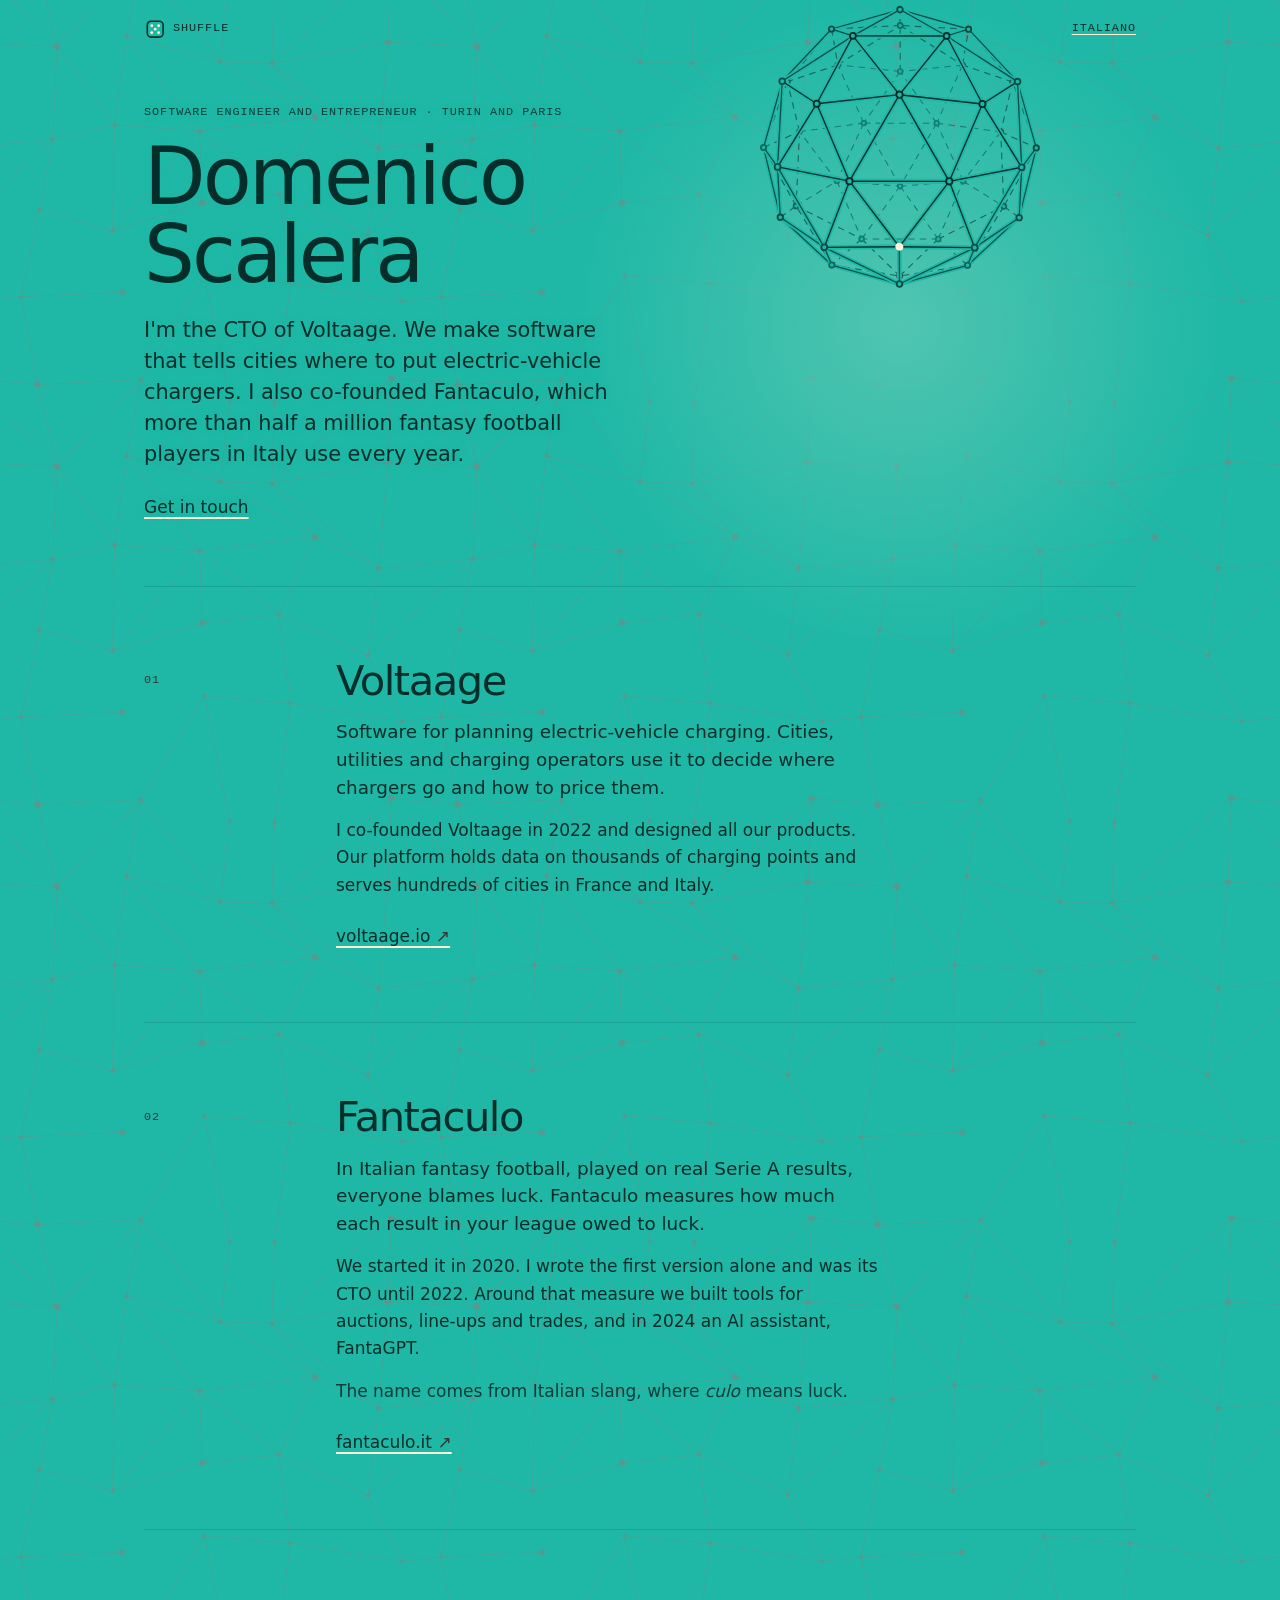
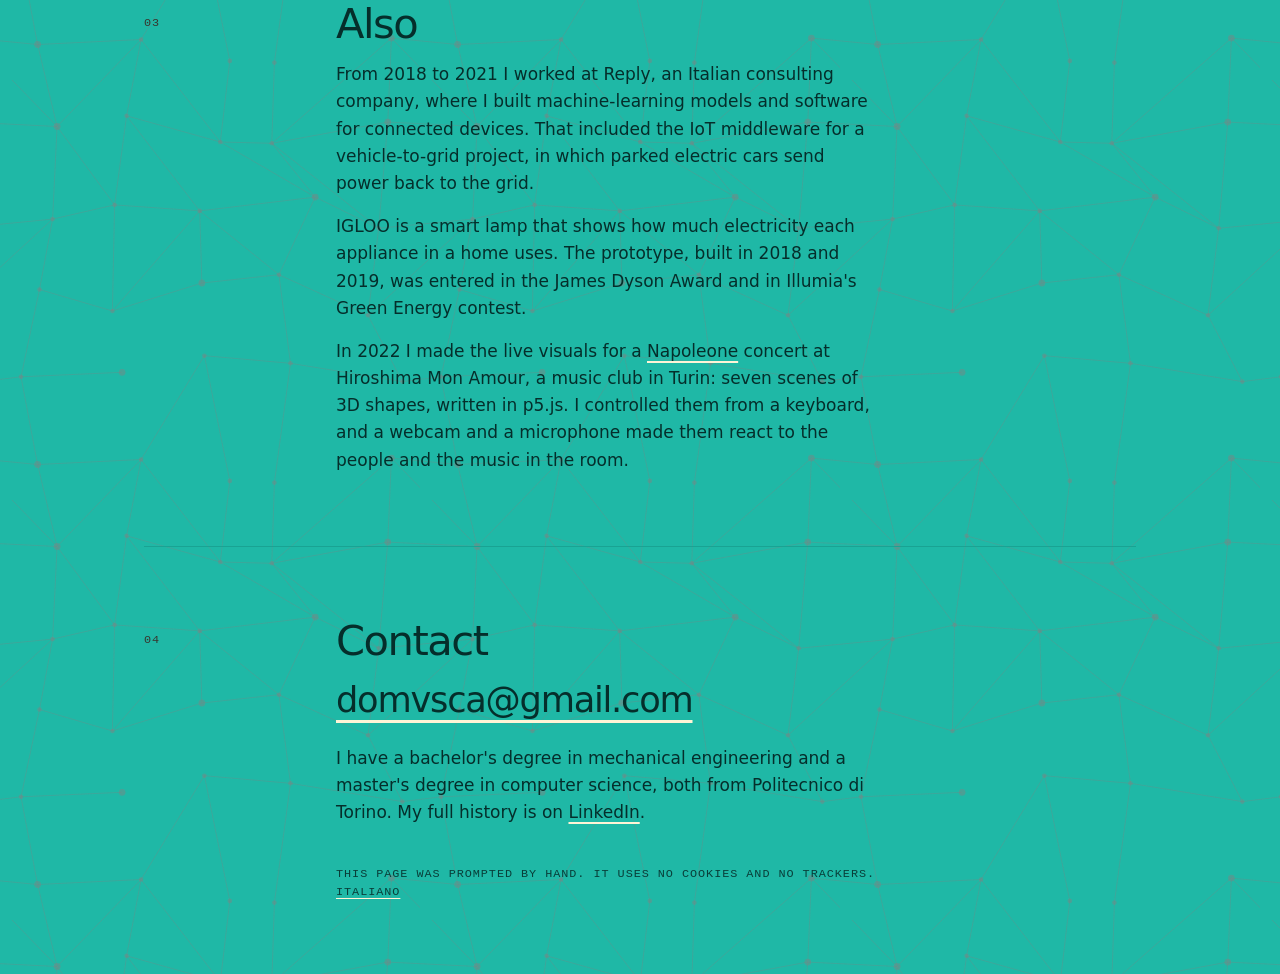
==== commit dd5ca58c: "Preview image for links, and favourite looks for the author" ====
--- a/index.html
+++ b/index.html
@@ -13,12 +13,17 @@
   <meta property="og:description" content="I'm the CTO of Voltaage. We make software that tells cities where to put electric-vehicle chargers. I also co-founded Fantaculo, which more than half a million fantasy football players in Italy use every year.">
   <meta property="og:locale" content="en_GB">
   <meta property="og:locale:alternate" content="it_IT">
+  <meta property="og:image" content="https://domvsca.github.io/assets/og-image.png">
+  <meta property="og:image:width" content="1200">
+  <meta property="og:image:height" content="630">
+  <meta property="og:image:alt" content="Domenico Scalera and the rods-and-nodes drawings from his site">
+  <meta name="twitter:card" content="summary_large_image">
   <link rel="icon" href="assets/icon.svg" type="image/svg+xml">
   <link rel="stylesheet" href="assets/site.css?v=0.6.0">
   <link rel="stylesheet" href="assets/palettes.css?v=0.6.0">
   <link rel="stylesheet" href="assets/looks.css?v=0.6.0">
   <!-- In the head, before the page is drawn: it picks the look of this visit. -->
-  <script src="assets/look.js?v=0.6.1"></script>
+  <script src="assets/look.js?v=0.7.0"></script>
   <script type="application/ld+json">
   {
     "@context": "https://schema.org",
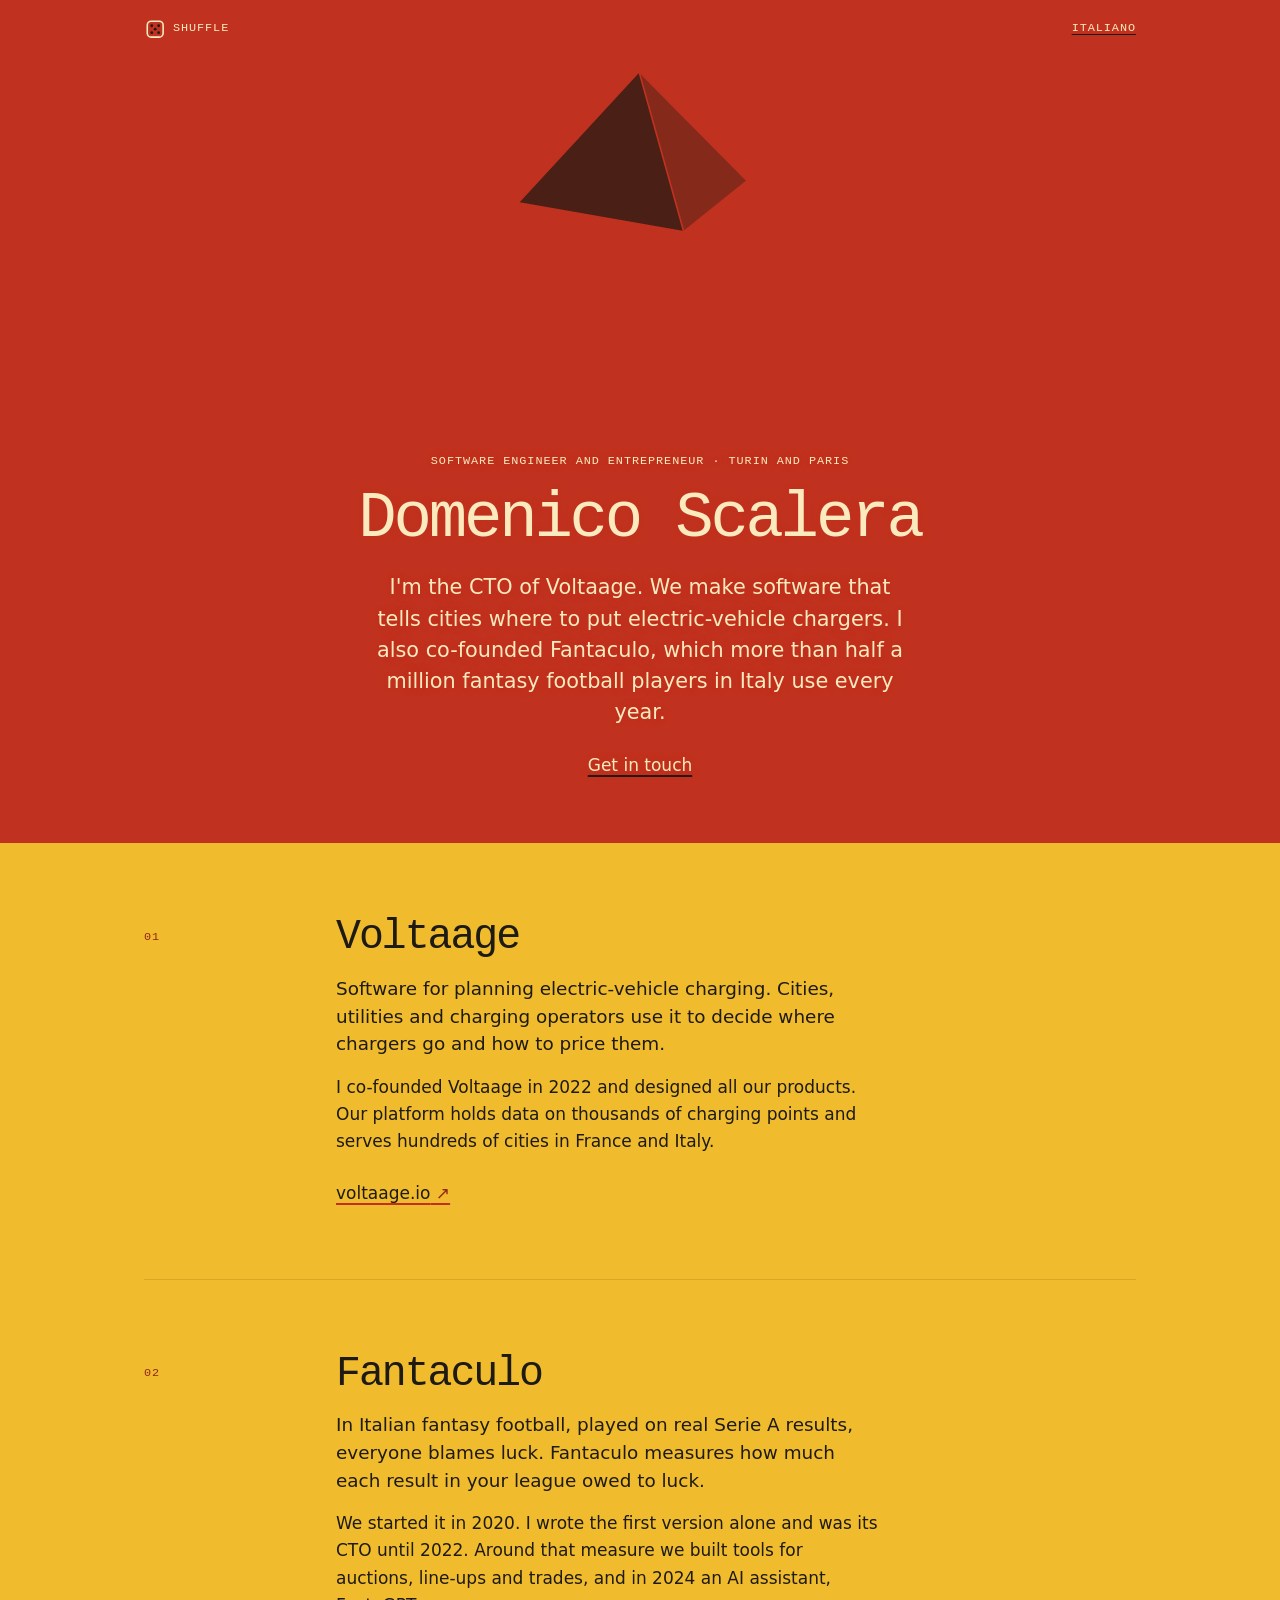
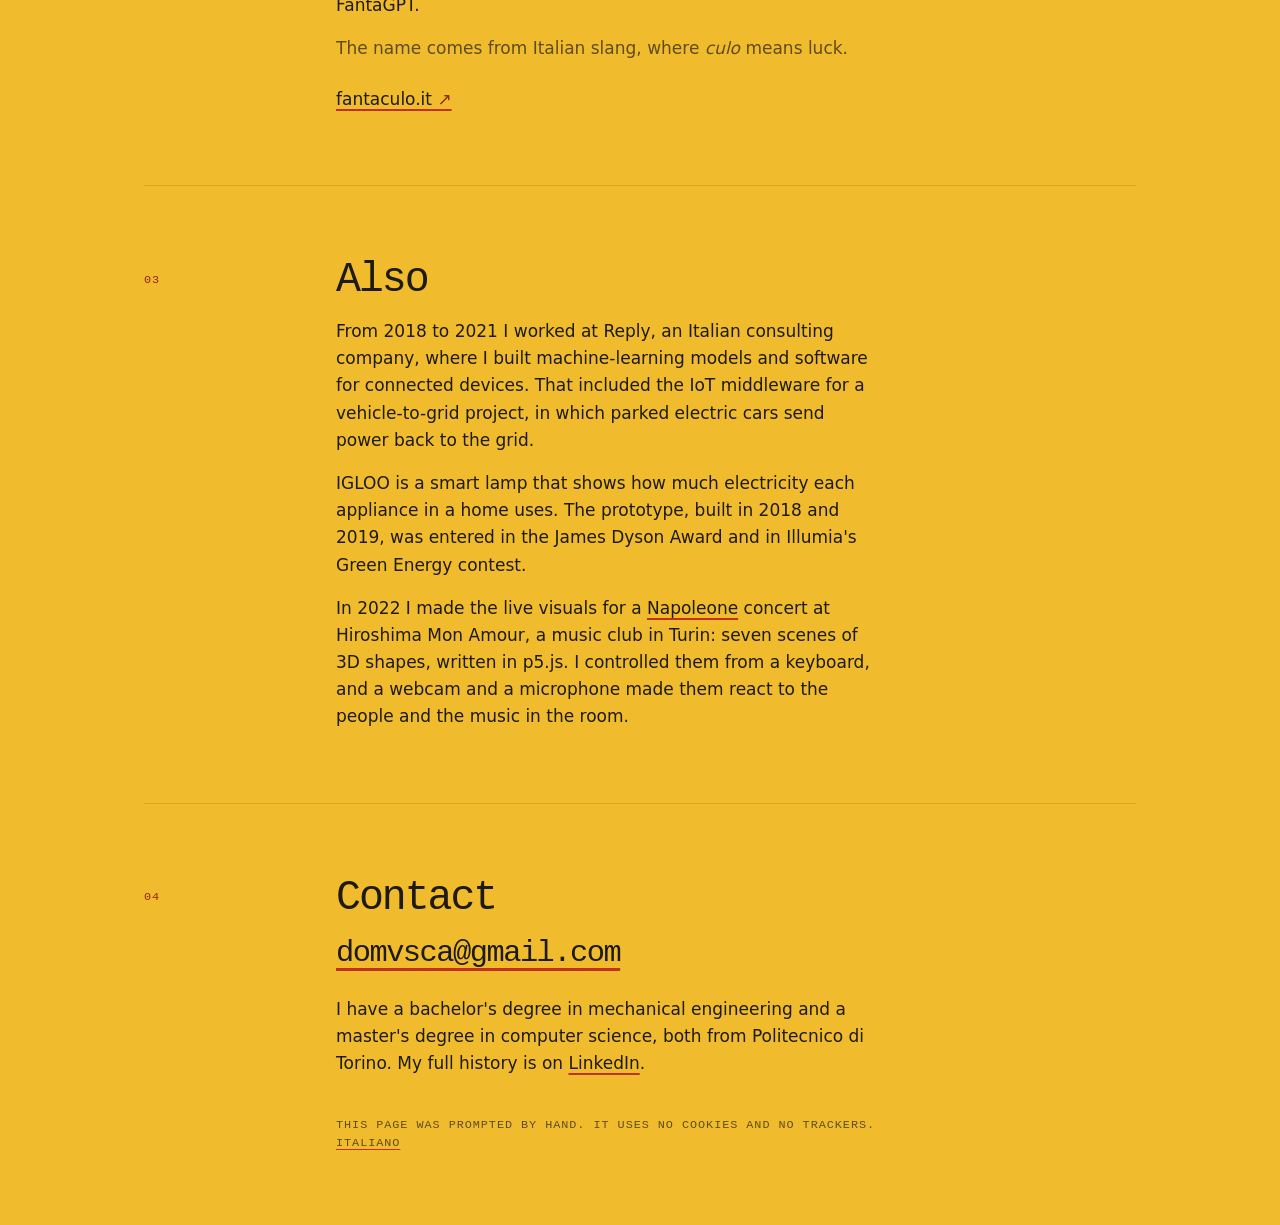
==== commit a2ab80fd: "Domain: domenicoscalera.com" ====
--- a/index.html
+++ b/index.html
@@ -4,21 +4,27 @@
   <meta charset="utf-8">
   <meta name="viewport" content="width=device-width, initial-scale=1">
   <meta http-equiv="Content-Security-Policy" content="default-src 'none'; script-src 'self'; style-src 'self'; img-src 'self'; base-uri 'none'; form-action 'none'">
-  <meta name="robots" content="noindex">
   <meta name="color-scheme" content="light dark">
   <title>Domenico Scalera, software engineer and entrepreneur</title>
   <meta name="description" content="Software engineer and entrepreneur. I'm the CTO of Voltaage, which tells cities where to put electric-vehicle chargers, and I co-founded Fantaculo.">
   <meta property="og:type" content="website">
+  <meta property="og:url" content="https://domenicoscalera.com/">
   <meta property="og:title" content="Domenico Scalera, software engineer and entrepreneur">
   <meta property="og:description" content="I'm the CTO of Voltaage. We make software that tells cities where to put electric-vehicle chargers. I also co-founded Fantaculo, which more than half a million fantasy football players in Italy use every year.">
   <meta property="og:locale" content="en_GB">
   <meta property="og:locale:alternate" content="it_IT">
-  <meta property="og:image" content="https://domvsca.github.io/assets/og-image.png">
+  <meta property="og:image" content="https://domenicoscalera.com/assets/og-image.png">
   <meta property="og:image:width" content="1200">
   <meta property="og:image:height" content="630">
   <meta property="og:image:alt" content="Domenico Scalera and the rods-and-nodes drawings from his site">
   <meta name="twitter:card" content="summary_large_image">
   <link rel="icon" href="assets/icon.svg" type="image/svg+xml">
+  <link rel="apple-touch-icon" href="assets/apple-touch-icon.png">
+  <!-- The address of this page, without the look that a visit may carry in it. -->
+  <link rel="canonical" href="https://domenicoscalera.com/">
+  <link rel="alternate" hreflang="en" href="https://domenicoscalera.com/">
+  <link rel="alternate" hreflang="it" href="https://domenicoscalera.com/it/">
+  <link rel="alternate" hreflang="x-default" href="https://domenicoscalera.com/">
   <link rel="stylesheet" href="assets/site.css?v=0.6.0">
   <link rel="stylesheet" href="assets/palettes.css?v=0.6.0">
   <link rel="stylesheet" href="assets/looks.css?v=0.6.0">
@@ -29,6 +35,7 @@
     "@context": "https://schema.org",
     "@type": "Person",
     "name": "Domenico Scalera",
+    "url": "https://domenicoscalera.com/",
     "jobTitle": "Software engineer and entrepreneur",
     "worksFor": { "@type": "Organization", "name": "Voltaage", "url": "https://voltaage.io" },
     "sameAs": ["https://www.linkedin.com/in/domvsca/"]
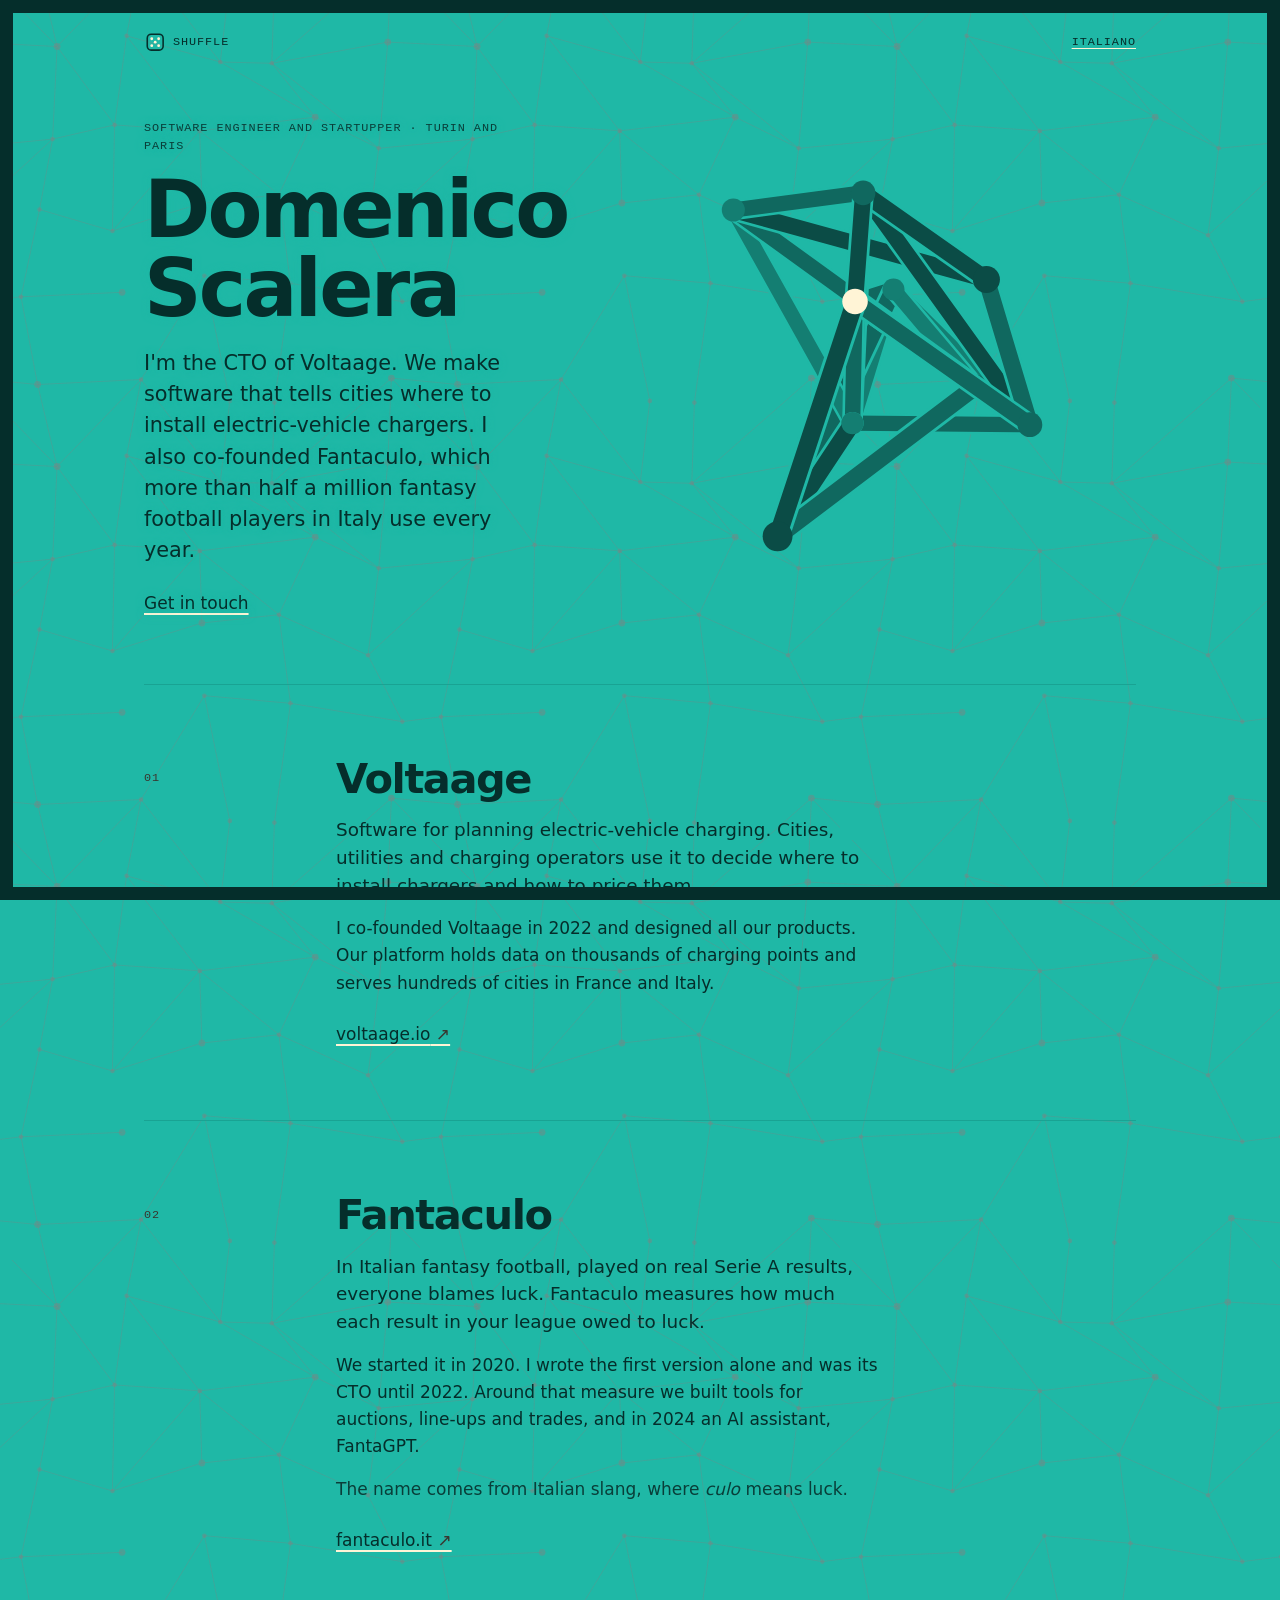
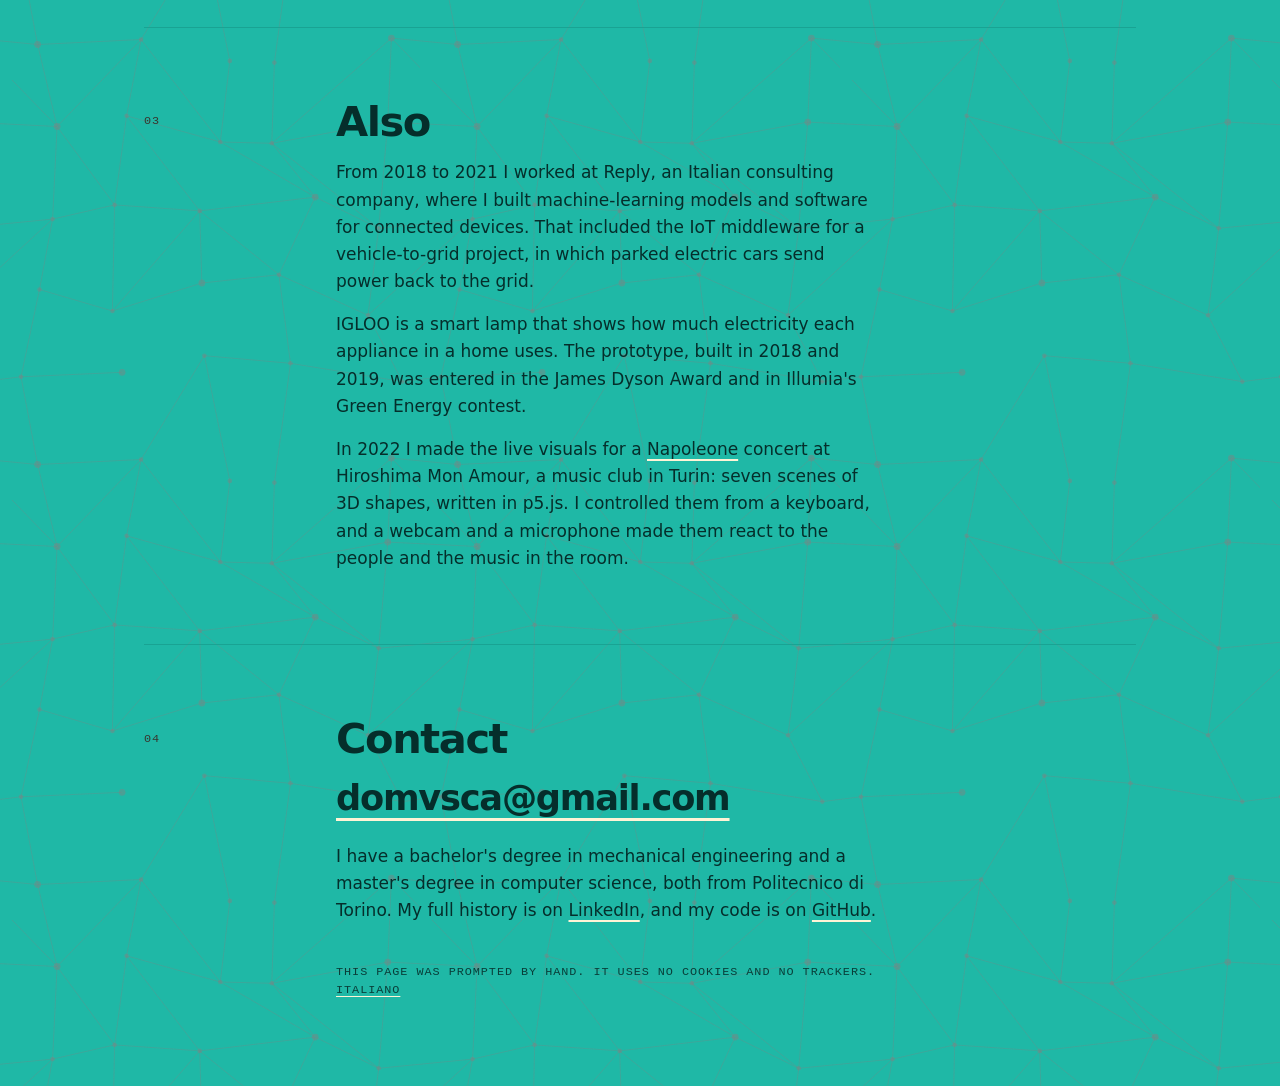
==== commit 70ca3ab4: "Startupper, chargers to install, and GitHub in the contacts «Imprenditore» and «entrepreneur» become" ====
--- a/index.html
+++ b/index.html
@@ -5,12 +5,12 @@
   <meta name="viewport" content="width=device-width, initial-scale=1">
   <meta http-equiv="Content-Security-Policy" content="default-src 'none'; script-src 'self'; style-src 'self'; img-src 'self'; base-uri 'none'; form-action 'none'">
   <meta name="color-scheme" content="light dark">
-  <title>Domenico Scalera, software engineer and entrepreneur</title>
-  <meta name="description" content="Software engineer and entrepreneur. I'm the CTO of Voltaage, which tells cities where to put electric-vehicle chargers, and I co-founded Fantaculo.">
+  <title>Domenico Scalera, software engineer and startupper</title>
+  <meta name="description" content="Software engineer and startupper. I'm the CTO of Voltaage, which tells cities where to install electric-vehicle chargers, and I co-founded Fantaculo.">
   <meta property="og:type" content="website">
   <meta property="og:url" content="https://domenicoscalera.com/">
-  <meta property="og:title" content="Domenico Scalera, software engineer and entrepreneur">
-  <meta property="og:description" content="I'm the CTO of Voltaage. We make software that tells cities where to put electric-vehicle chargers. I also co-founded Fantaculo, which more than half a million fantasy football players in Italy use every year.">
+  <meta property="og:title" content="Domenico Scalera, software engineer and startupper">
+  <meta property="og:description" content="I'm the CTO of Voltaage. We make software that tells cities where to install electric-vehicle chargers. I also co-founded Fantaculo, which more than half a million fantasy football players in Italy use every year.">
   <meta property="og:locale" content="en_GB">
   <meta property="og:locale:alternate" content="it_IT">
   <meta property="og:image" content="https://domenicoscalera.com/assets/og-image.png">
@@ -36,9 +36,9 @@
     "@type": "Person",
     "name": "Domenico Scalera",
     "url": "https://domenicoscalera.com/",
-    "jobTitle": "Software engineer and entrepreneur",
+    "jobTitle": "Software engineer and startupper",
     "worksFor": { "@type": "Organization", "name": "Voltaage", "url": "https://voltaage.io" },
-    "sameAs": ["https://www.linkedin.com/in/domvsca/"]
+    "sameAs": ["https://www.linkedin.com/in/domvsca/", "https://github.com/domvsca"]
   }
   </script>
   <script src="assets/page.js?v=0.6.0" defer></script>
@@ -52,9 +52,9 @@
       <p class="bar"><a href="it/" lang="it" hreflang="it" data-lang-switch>Italiano</a></p>
       <div class="hero">
         <div class="intro">
-          <p class="kicker"><span>Software engineer and entrepreneur</span> <span>Turin and Paris</span></p>
+          <p class="kicker"><span>Software engineer and startupper</span> <span>Turin and Paris</span></p>
           <h1 translate="no">Domenico Scalera</h1>
-          <p class="lede">I'm the CTO of <span translate="no">Voltaage</span>. We make software that tells cities where to put electric-vehicle chargers. I also co-founded <span translate="no">Fantaculo</span>, which more than half a million fantasy football players in Italy use every year.</p>
+          <p class="lede">I'm the CTO of <span translate="no">Voltaage</span>. We make software that tells cities where to install electric-vehicle chargers. I also co-founded <span translate="no">Fantaculo</span>, which more than half a million fantasy football players in Italy use every year.</p>
           <p class="jump"><a href="#contact">Get in touch</a></p>
         </div>
         <figure class="element" data-element="on" aria-hidden="true">
@@ -116,7 +116,7 @@
         <p class="num">01</p>
         <div class="body">
           <h2 translate="no">Voltaage</h2>
-          <p class="what">Software for planning electric-vehicle charging. Cities, utilities and charging operators use it to decide where chargers go and how to price them.</p>
+          <p class="what">Software for planning electric-vehicle charging. Cities, utilities and charging operators use it to decide where to install chargers and how to price them.</p>
           <p>I co-founded <span translate="no">Voltaage</span> in 2022 and designed all our products. Our platform holds data on thousands of charging points and serves hundreds of cities in France and Italy.</p>
           <p class="out"><a href="https://voltaage.io" target="_blank" rel="noopener">voltaage.io</a></p>
         </div>
@@ -149,7 +149,7 @@
       <div class="body">
         <h2>Contact</h2>
         <p class="mail"><a href="mailto:domvsca@gmail.com" translate="no">domvsca@gmail.com</a></p>
-        <p>I have a bachelor's degree in mechanical engineering and a master's degree in computer science, both from Politecnico di Torino. My full history is on <a href="https://www.linkedin.com/in/domvsca/" target="_blank" rel="noopener">LinkedIn</a>.</p>
+        <p>I have a bachelor's degree in mechanical engineering and a master's degree in computer science, both from Politecnico di Torino. My full history is on <a href="https://www.linkedin.com/in/domvsca/" target="_blank" rel="noopener">LinkedIn</a>, and my code is on <a href="https://github.com/domvsca" target="_blank" rel="noopener">GitHub</a>.</p>
         <p class="fine">This page was prompted by hand. It uses no cookies and no trackers. <a href="it/" lang="it" hreflang="it" data-lang-switch>Italiano</a></p>
       </div>
     </footer>
